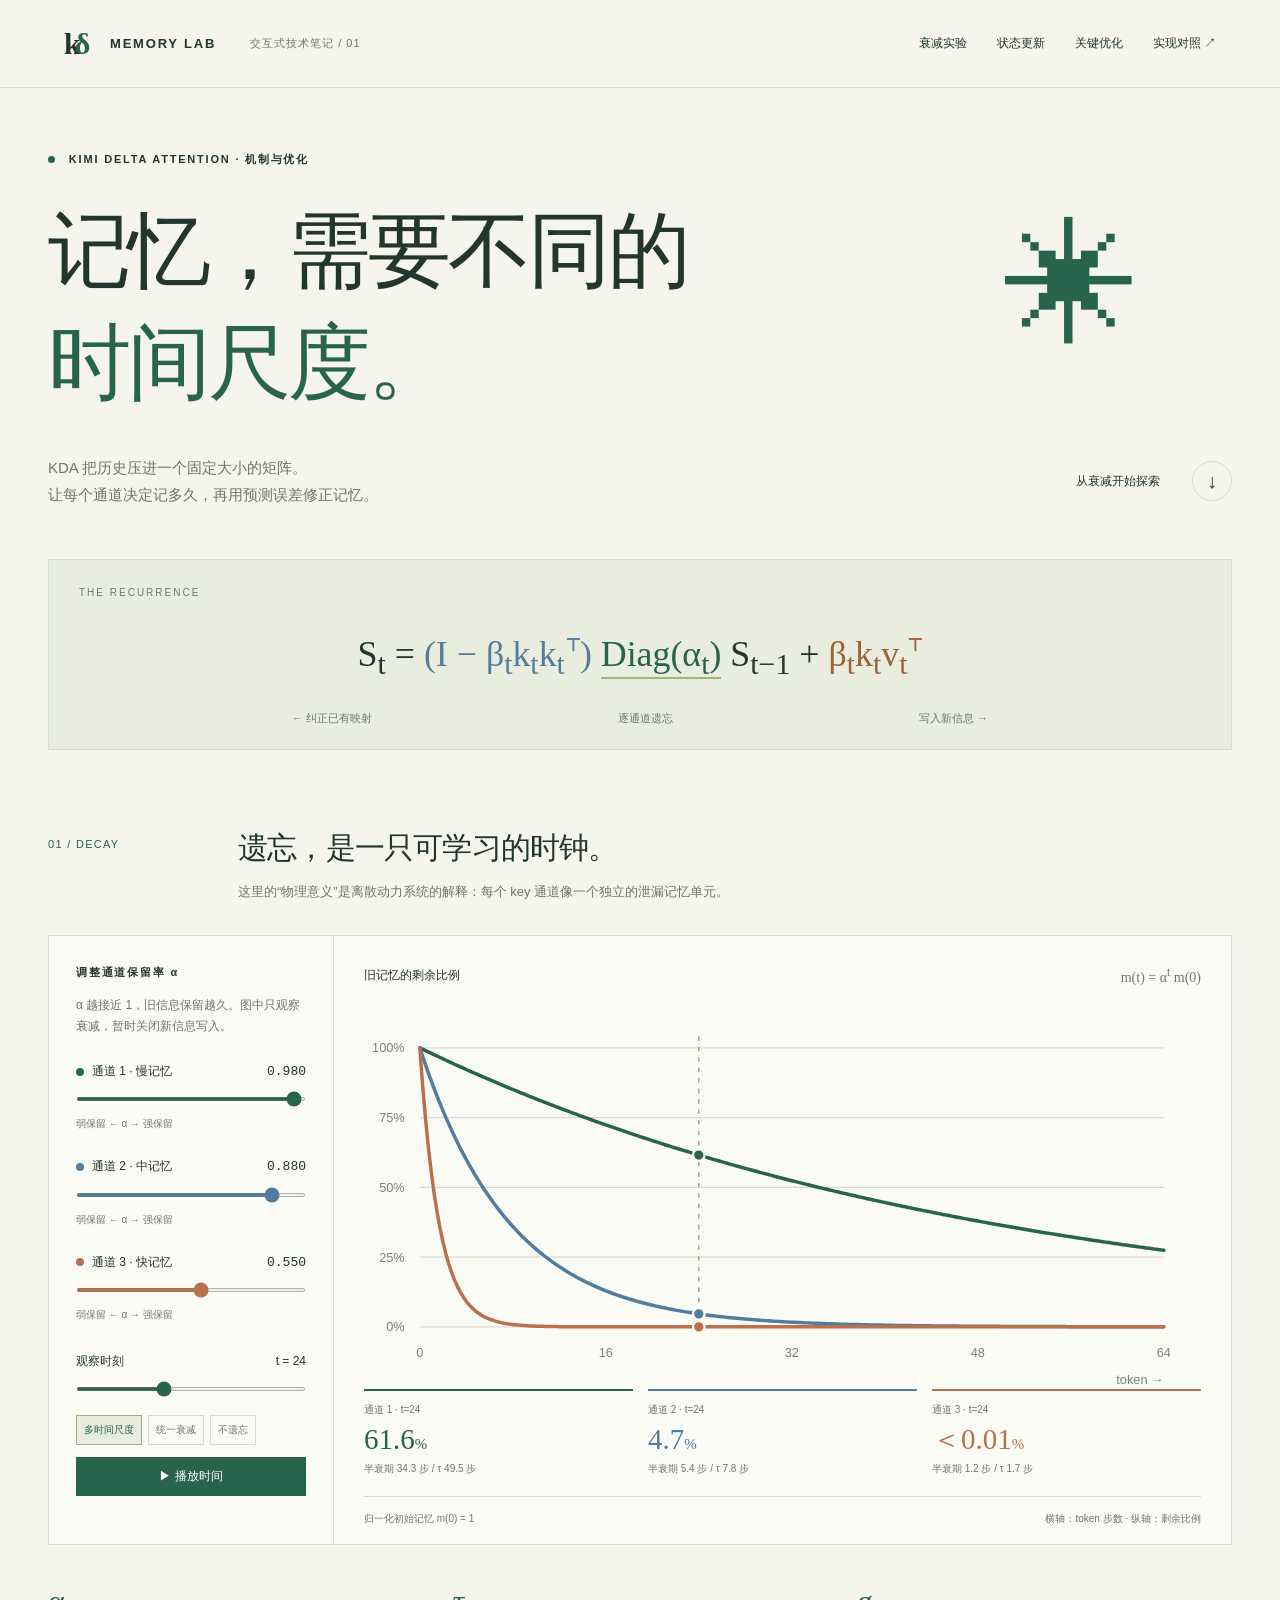
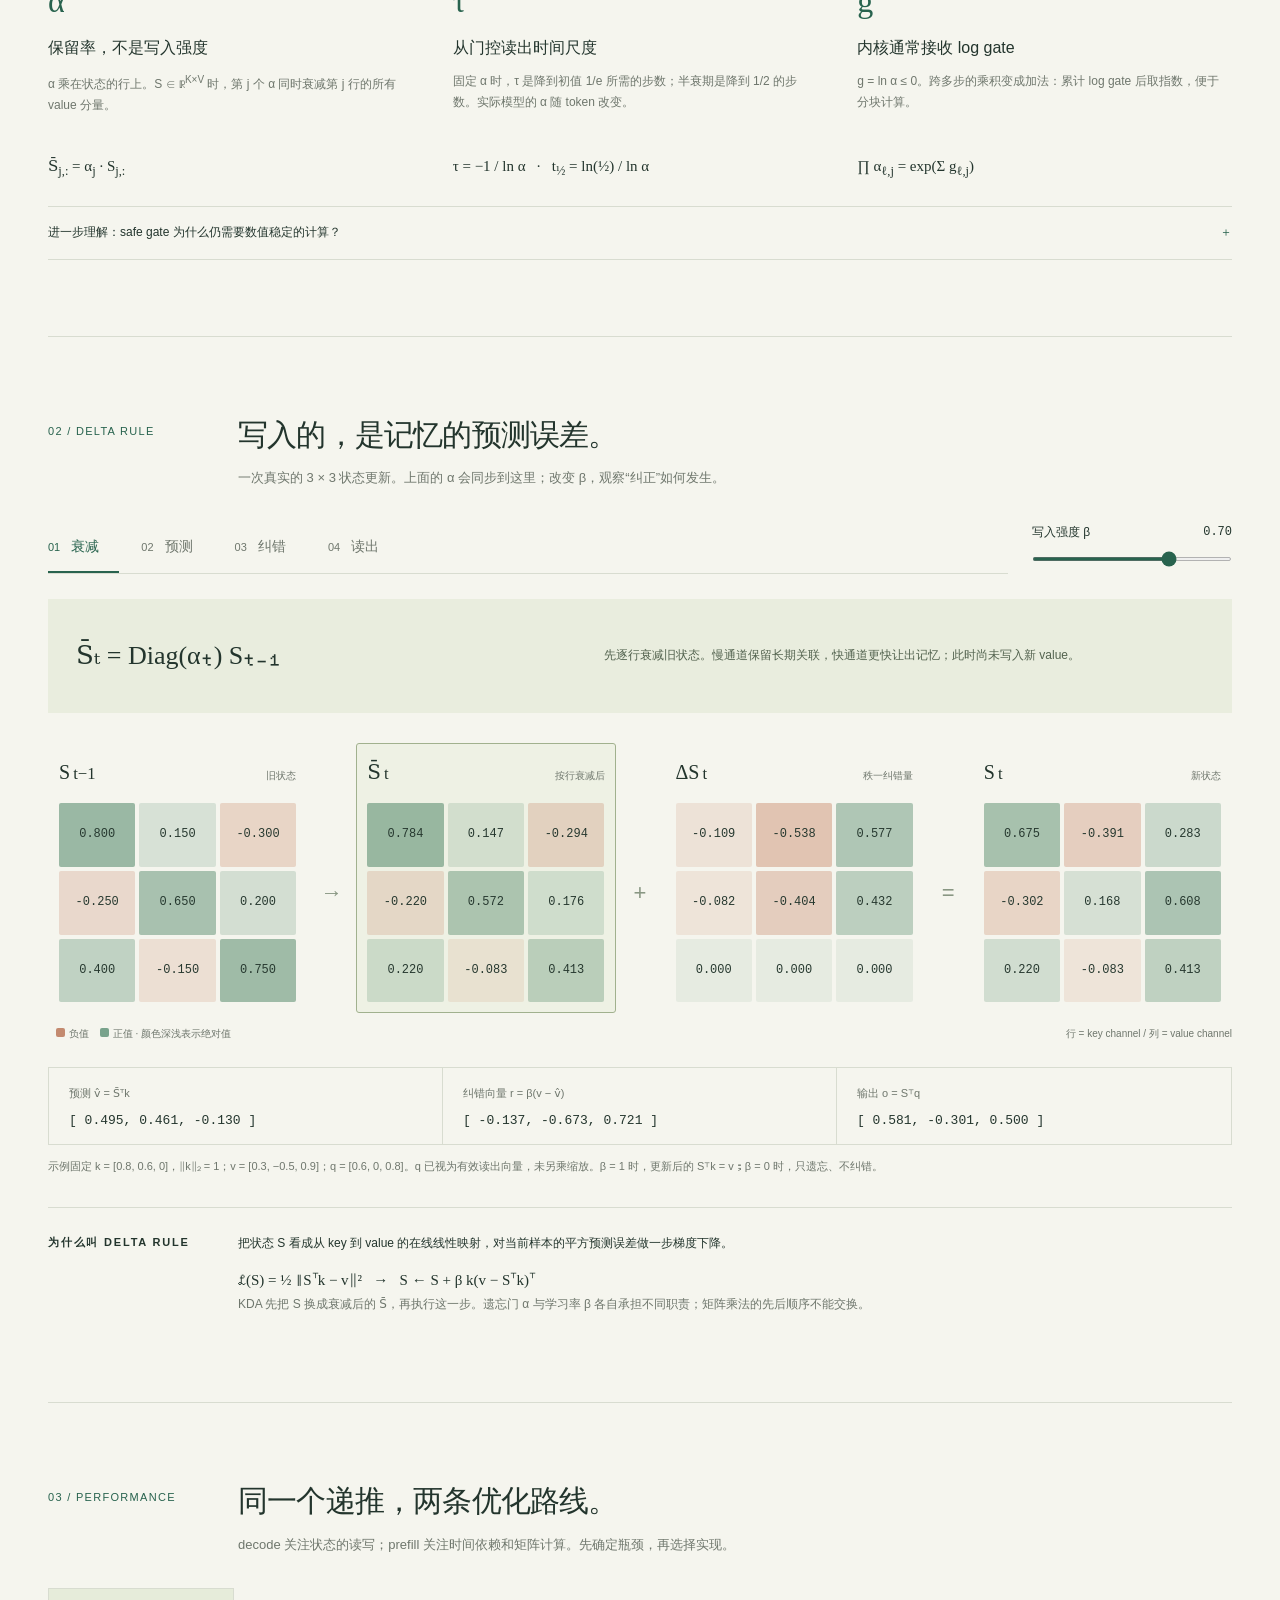
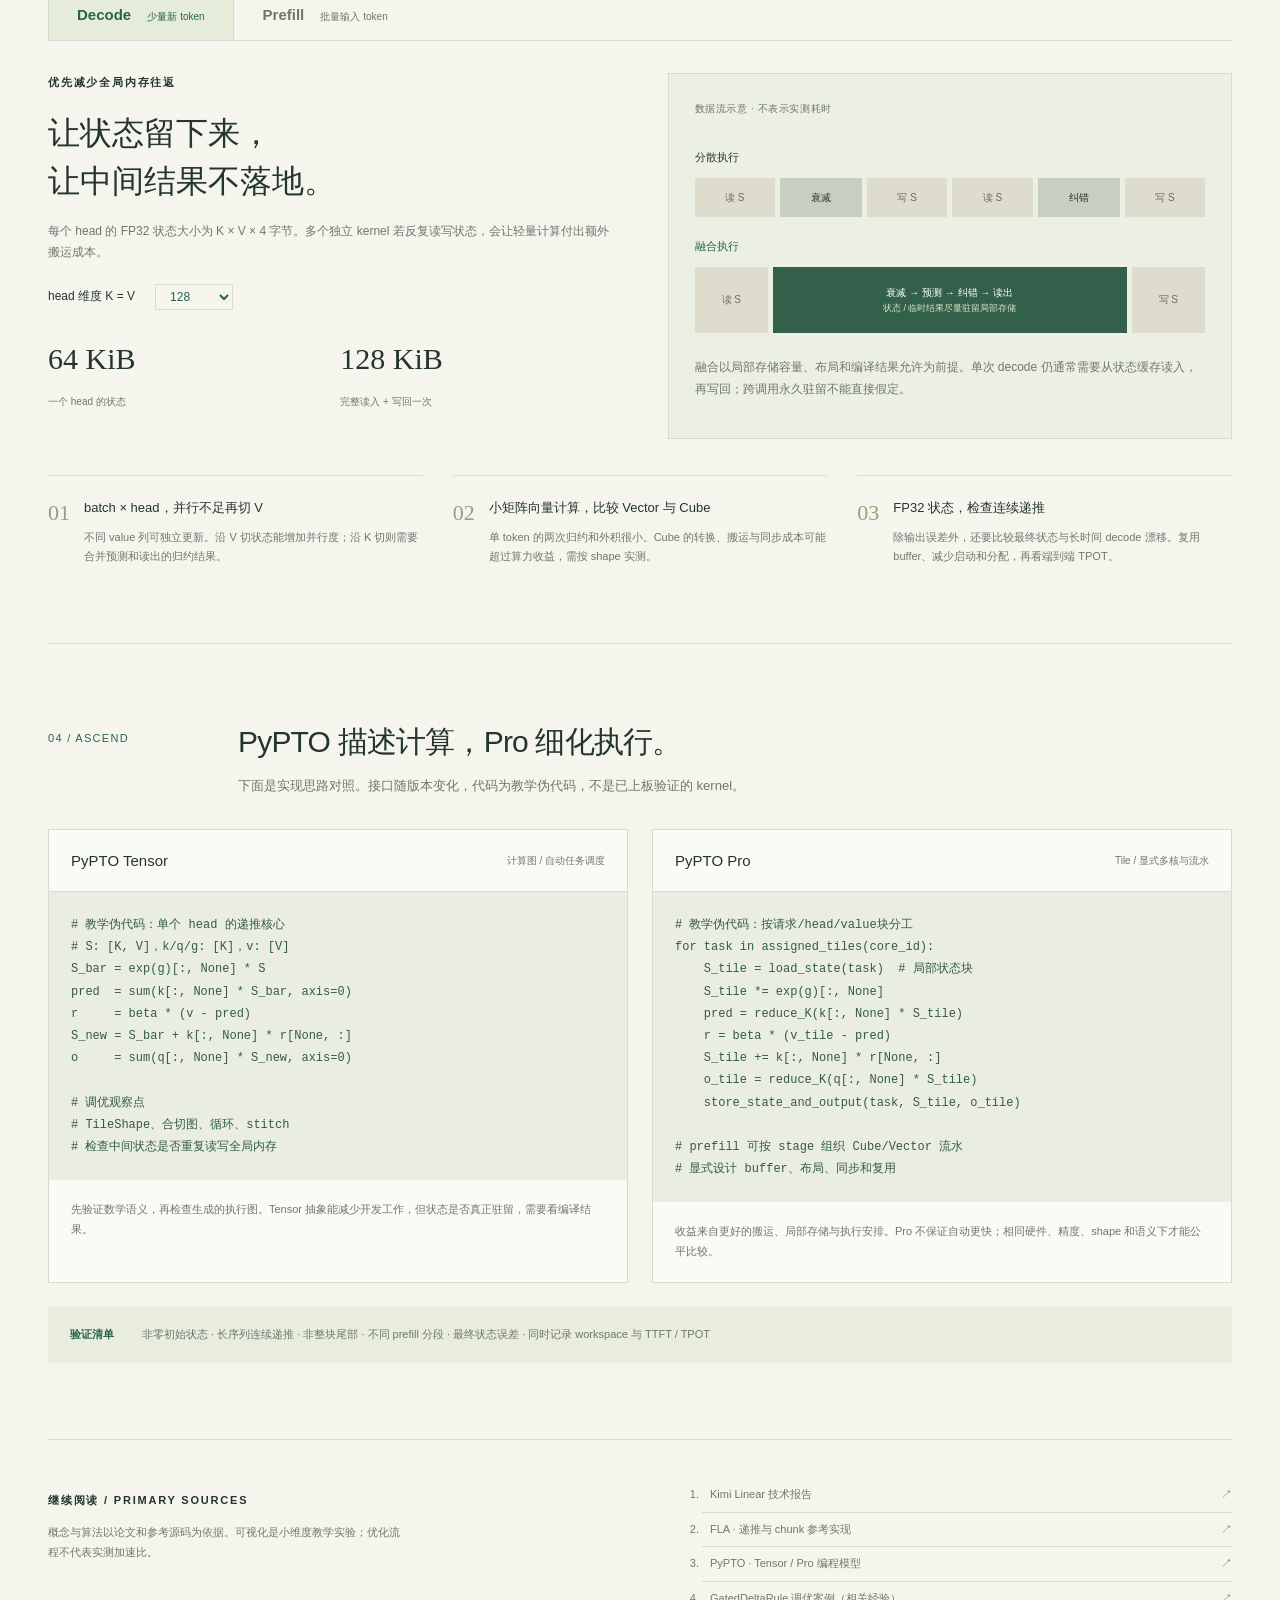
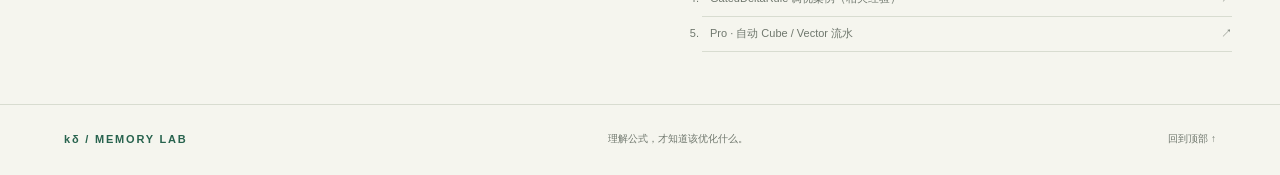
==== index.html @ cb6c49e2 "Add interactive KDA explainer and GitHub Pages deployment" ====
<!doctype html>
<html lang="zh-CN">
<head><meta charset="utf-8"><meta name="viewport" content="width=device-width,initial-scale=1"><meta name="theme-color" content="#f5f5ee"><meta name="description" content="从通道衰减到 Delta Rule，用可交互实验理解 Kimi Delta Attention 的公式意义与 NPU 优化。"><title>KDA · 记忆的时间尺度</title><link rel="stylesheet" href="style.css"></head>
<body>
<header><a class="brand" href="#"><span class="mark">k<span>δ</span></span> MEMORY LAB <small>交互式技术笔记 / 01</small></a><nav aria-label="页面导航"><a href="#decay">衰减实验</a><a href="#delta">状态更新</a><a href="#performance">关键优化</a><a href="#implementation">实现对照 ↗</a></nav></header>
<main>
<section class="hero"><div class="eyebrow"><span class="dot"></span> KIMI DELTA ATTENTION · 机制与优化</div><h1>记忆，需要不同的<br><em>时间尺度。</em><span class="title-star">✳</span></h1><div class="hero-bottom"><p>KDA 把历史压进一个固定大小的矩阵。<br>让每个通道决定记多久，再用预测误差修正记忆。</p><a class="round-link" href="#decay">从衰减开始探索 <span>↓</span></a></div><div class="master-equation" aria-label="KDA主公式"><span class="eq-label">THE RECURRENCE</span><div>S<sub>t</sub> = <span class="eq-correct">(I − β<sub>t</sub>k<sub>t</sub>k<sub>t</sub><sup>⊤</sup>)</span> <span class="eq-decay">Diag(α<sub>t</sub>)</span> S<sub>t−1</sub> + <span class="eq-write">β<sub>t</sub>k<sub>t</sub>v<sub>t</sub><sup>⊤</sup></span></div><div class="eq-legend"><span>← 纠正已有映射</span><span>逐通道遗忘</span><span>写入新信息 →</span></div></div></section>

<section id="decay" class="chapter"><div class="chapter-head"><span class="chapter-no">01 / DECAY</span><div><h2>遗忘，是一只可学习的时钟。</h2><p>这里的“物理意义”是离散动力系统的解释：每个 key 通道像一个独立的泄漏记忆单元。</p></div></div>
<div class="lab-grid"><aside class="controls"><div class="mini-label">调整通道保留率 α</div><p class="muted">α 越接近 1，旧信息保留越久。图中只观察衰减，暂时关闭新信息写入。</p><div id="decay-controls"></div><label class="time-label" for="time">观察时刻 <strong>t = <output id="time-value">24</output></strong></label><input id="time" type="range" min="0" max="64" value="24"><div class="preset-row"><button data-preset="mixed" class="selected">多时间尺度</button><button data-preset="shared">统一衰减</button><button data-preset="hold">不遗忘</button></div><button id="play" class="play-btn">▶ 播放时间</button></aside><div class="plot-panel"><div class="panel-title"><span>旧记忆的剩余比例</span><span class="badge">m(t) = α<sup>t</sup> m(0)</span></div><svg id="decay-plot" viewBox="0 0 720 330" role="img" aria-label="三个通道的指数衰减曲线"></svg><div id="decay-stats" class="decay-stats" aria-live="polite"></div><div class="plot-foot">归一化初始记忆 m(0) = 1 <span>横轴：token 步数 · 纵轴：剩余比例</span></div></div></div>
<div class="interpret-grid"><article><span class="number">α</span><h3>保留率，不是写入强度</h3><p>α 乘在状态的行上。S ∈ ℝ<sup>K×V</sup> 时，第 j 个 α 同时衰减第 j 行的所有 value 分量。</p><div class="small-formula">S̄<sub>j,:</sub> = α<sub>j</sub> · S<sub>j,:</sub></div></article><article><span class="number">τ</span><h3>从门控读出时间尺度</h3><p>固定 α 时，τ 是降到初值 1/e 所需的步数；半衰期是降到 1/2 的步数。实际模型的 α 随 token 改变。</p><div class="small-formula">τ = −1 / ln α &nbsp; · &nbsp; t<sub>½</sub> = ln(½) / ln α</div></article><article><span class="number">g</span><h3>内核通常接收 log gate</h3><p>g = ln α ≤ 0。跨多步的乘积变成加法：累计 log gate 后取指数，便于分块计算。</p><div class="small-formula">∏ α<sub>ℓ,j</sub> = exp(Σ g<sub>ℓ,j</sub>)</div></article></div>
<details class="note"><summary>进一步理解：safe gate 为什么仍需要数值稳定的计算？ <span>＋</span></summary><div><p>一种有下界的门控写法是 g = −c · sigmoid(exp(A_log) · (x + b))，因此 g ∈ (−c, 0)，α ∈ (exp(−c), 1)。它限制单步遗忘的强度，但累计 G 仍可能很负。</p><p>计算 exp(Gᵢ − Gⱼ) 时，不能随意拆成 exp(Gᵢ) · exp(−Gⱼ)：后者可能产生溢出或下溢的中间值。稳定分块、精度与门控范围必须一起设计。这里的滑块直接控制 α，不模拟门控投影网络。</p></div></details></section>

<section id="delta" class="chapter"><div class="chapter-head"><span class="chapter-no">02 / DELTA RULE</span><div><h2>写入的，是记忆的预测误差。</h2><p>一次真实的 3 × 3 状态更新。上面的 α 会同步到这里；改变 β，观察“纠正”如何发生。</p></div></div><div class="delta-top"><div class="steps" role="group" aria-label="选择状态更新步骤"><button data-step="0" class="active">01 <span>衰减</span></button><button data-step="1">02 <span>预测</span></button><button data-step="2">03 <span>纠错</span></button><button data-step="3">04 <span>读出</span></button></div><label for="beta">写入强度 β <output id="beta-value">0.70</output><input id="beta" type="range" min="0" max="1" step="0.01" value="0.7"></label></div>
<div class="step-explain"><div id="step-equation" class="step-equation"></div><p id="step-text"></p></div><div class="matrix-flow"><div class="matrix-block" id="block-before"><div class="matrix-name">S<sub>t−1</sub><span>旧状态</span></div><div class="matrix" id="matrix-before"></div></div><span class="flow-arrow">→</span><div class="matrix-block" id="block-decayed"><div class="matrix-name">S̄<sub>t</sub><span>按行衰减后</span></div><div class="matrix" id="matrix-decayed"></div></div><span class="flow-arrow">+</span><div class="matrix-block" id="block-change"><div class="matrix-name">ΔS<sub>t</sub><span>秩一纠错量</span></div><div class="matrix" id="matrix-change"></div></div><span class="flow-arrow">=</span><div class="matrix-block" id="block-after"><div class="matrix-name">S<sub>t</sub><span>新状态</span></div><div class="matrix" id="matrix-after"></div></div></div><div class="matrix-caption"><span><i class="neg"></i>负值 <i class="pos"></i>正值 · 颜色深浅表示绝对值</span><span>行 = key channel / 列 = value channel</span></div><div class="vector-results" id="vector-results" aria-live="polite"></div><p class="subtle">示例固定 k = [0.8, 0.6, 0]，‖k‖₂ = 1；v = [0.3, −0.5, 0.9]；q = [0.6, 0, 0.8]。q 已视为有效读出向量，未另乘缩放。β = 1 时，更新后的 Sᵀk = v；β = 0 时，只遗忘、不纠错。</p>
<div class="derivation"><span class="mini-label">为什么叫 DELTA RULE</span><div><p>把状态 S 看成从 key 到 value 的在线线性映射，对当前样本的平方预测误差做一步梯度下降。</p><div class="small-formula">ℒ(S) = ½ ‖S<sup>⊤</sup>k − v‖² &nbsp; → &nbsp; S ← S + β k(v − S<sup>⊤</sup>k)<sup>⊤</sup></div><p class="muted">KDA 先把 S 换成衰减后的 S̄，再执行这一步。遗忘门 α 与学习率 β 各自承担不同职责；矩阵乘法的先后顺序不能交换。</p></div></div></section>

<section id="performance" class="chapter performance"><div class="chapter-head"><span class="chapter-no">03 / PERFORMANCE</span><div><h2>同一个递推，两条优化路线。</h2><p>decode 关注状态的读写；prefill 关注时间依赖和矩阵计算。先确定瓶颈，再选择实现。</p></div></div><div class="mode-tabs" role="tablist" aria-label="性能场景"><button id="tab-decode" role="tab" aria-selected="true" aria-controls="panel-decode" data-mode="decode" class="active">Decode <span>少量新 token</span></button><button id="tab-prefill" role="tab" aria-selected="false" aria-controls="panel-prefill" data-mode="prefill">Prefill <span>批量输入 token</span></button></div>
<div id="panel-decode" role="tabpanel" aria-labelledby="tab-decode"><div class="perf-layout"><div><div class="mini-label">优先减少全局内存往返</div><h3 class="big-copy">让状态留下来，<br>让中间结果不落地。</h3><p>每个 head 的 FP32 状态大小为 K × V × 4 字节。多个独立 kernel 若反复读写状态，会让轻量计算付出额外搬运成本。</p><label class="dimension-label" for="dimension">head 维度 K = V <select id="dimension"><option value="64">64</option><option value="128" selected>128</option><option value="256">256</option></select></label><div class="memory-stats"><div><strong id="state-size">64 KiB</strong><span>一个 head 的状态</span></div><div><strong id="traffic-size">128 KiB</strong><span>完整读入 + 写回一次</span></div></div></div><div class="schedule"><div class="schedule-label">数据流示意 · 不表示实测耗时</div><div class="lane-title">分散执行</div><div class="pipeline scattered"><span>读 S</span><b>衰减</b><span>写 S</span><span>读 S</span><b>纠错</b><span>写 S</span></div><div class="lane-title green">融合执行</div><div class="pipeline fused"><span>读 S</span><b>衰减 → 预测 → 纠错 → 读出<br><small>状态 / 临时结果尽量驻留局部存储</small></b><span>写 S</span></div><p>融合以局部存储容量、布局和编译结果允许为前提。单次 decode 仍通常需要从状态缓存读入，再写回；跨调用永久驻留不能直接假定。</p></div></div><div class="opt-list"><article><b>01</b><div><h3>batch × head，并行不足再切 V</h3><p>不同 value 列可独立更新。沿 V 切状态能增加并行度；沿 K 切则需要合并预测和读出的归约结果。</p></div></article><article><b>02</b><div><h3>小矩阵向量计算，比较 Vector 与 Cube</h3><p>单 token 的两次归约和外积很小。Cube 的转换、搬运与同步成本可能超过算力收益，需按 shape 实测。</p></div></article><article><b>03</b><div><h3>FP32 状态，检查连续递推</h3><p>除输出误差外，还要比较最终状态与长时间 decode 漂移。复用 buffer、减少启动和分配，再看端到端 TPOT。</p></div></article></div></div>
<div id="panel-prefill" role="tabpanel" aria-labelledby="tab-prefill" hidden><div class="perf-layout"><div><div class="mini-label">把 token 依赖压进 chunk</div><h3 class="big-copy">块内做矩阵，<br>块间传状态。</h3><p>对一个 chunk，先并行计算门控交互与三角变换，再用进入状态 S₀ 得到纠错量 R。标准 chunk 执行的跨块状态链仍然存在。</p><div class="chunk-control"><label for="chunk">chunk 大小 C <output id="chunk-value">64</output></label><input type="range" id="chunk" min="0" max="3" value="1" step="1"><div class="chunk-ticks"><span>32</span><span>64</span><span>128</span><span>256</span></div></div><div class="memory-stats"><div><strong id="chunk-count">64</strong><span>T = 4096 时的 chunk 数</span></div><div><strong id="interaction-count">4,096</strong><span>单个 C × C 交互矩阵元素</span></div></div></div><div class="chunk-math"><div class="schedule-label">等价变换 · 精确算术下成立</div><div class="math-line"><span>预计算</span>U = (I + L)<sup>−1</sup> BV<br>W = (I + L)<sup>−1</sup> BK<sub>+</sub></div><div class="math-line"><span>状态相关</span>R = U − WS₀</div><div class="math-line"><span>输出</span>O = Q<sub>+</sub>S₀ + PR</div><div class="math-line"><span>状态传递</span>S<sub>C</sub> = D<sub>C</sub>S₀ + K<sub>end</sub><sup>⊤</sup>R</div><p>实现时用专用三角求解或分块变换，不必构造通用逆矩阵。</p></div></div><details class="note"><summary>展开符号：L、P 和累计衰减怎么定义？ <span>＋</span></summary><div class="formula-details"><p>Gᵢ = Σ<sub>ℓ≤i</sub> gℓ，B = Diag(β)。所有下标都在当前 chunk 内。</p><p>Lᵢⱼ = βᵢ kᵢᵀ Diag(exp(Gᵢ − Gⱼ)) kⱼ，j &lt; i；其他元素为 0。</p><p>Pᵢⱼ = qᵢᵀ Diag(exp(Gᵢ − Gⱼ)) kⱼ，j ≤ i；其他元素为 0。</p><p>K₊、Q₊ 的第 i 行分别为 (exp(Gᵢ) ⊙ kᵢ)ᵀ、(exp(Gᵢ) ⊙ qᵢ)ᵀ。K_end 的第 j 行为 (exp(G_C − Gⱼ) ⊙ kⱼ)ᵀ；D_C = Diag(exp(G_C))。</p></div></details><div class="opt-list"><article><b>01</b><div><h3>分离独立预计算与状态链</h3><p>块内门控、交互、三角变换不依赖 S₀，尽量跨 chunk 并行；不要把所有工作放进串行循环。</p></div></article><article><b>02</b><div><h3>chunk 大小是取舍，不是越大越好</h3><p>较大 C 缩短状态链，但增加块内 C² 交互、临时存储和三角处理成本。这里的计数是工作量示意，不预测性能。</p></div></article><article><b>03</b><div><h3>分块三角算法与 CV 流水</h3><p>小对角块求解结合较大矩阵乘；减少重复拷入拷出，让不同 chunk 的 Vector 预处理与 Cube 计算重叠。</p></div></article></div></div></section>

<section id="implementation" class="chapter"><div class="chapter-head"><span class="chapter-no">04 / ASCEND</span><div><h2>PyPTO 描述计算，Pro 细化执行。</h2><p>下面是实现思路对照。接口随版本变化，代码为教学伪代码，不是已上板验证的 kernel。</p></div></div><div class="code-comparison"><article><div class="code-title"><h3>PyPTO Tensor</h3><span>计算图 / 自动任务调度</span></div><pre><code># 教学伪代码：单个 head 的递推核心
# S: [K, V]，k/q/g: [K]，v: [V]
S_bar = exp(g)[:, None] * S
pred  = sum(k[:, None] * S_bar, axis=0)
r     = beta * (v - pred)
S_new = S_bar + k[:, None] * r[None, :]
o     = sum(q[:, None] * S_new, axis=0)

# 调优观察点
# TileShape、合切图、循环、stitch
# 检查中间状态是否重复读写全局内存</code></pre><p>先验证数学语义，再检查生成的执行图。Tensor 抽象能减少开发工作，但状态是否真正驻留，需要看编译结果。</p></article><article><div class="code-title"><h3>PyPTO Pro</h3><span>Tile / 显式多核与流水</span></div><pre><code># 教学伪代码：按请求/head/value块分工
for task in assigned_tiles(core_id):
    S_tile = load_state(task)  # 局部状态块
    S_tile *= exp(g)[:, None]
    pred = reduce_K(k[:, None] * S_tile)
    r = beta * (v_tile - pred)
    S_tile += k[:, None] * r[None, :]
    o_tile = reduce_K(q[:, None] * S_tile)
    store_state_and_output(task, S_tile, o_tile)

# prefill 可按 stage 组织 Cube/Vector 流水
# 显式设计 buffer、布局、同步和复用</code></pre><p>收益来自更好的搬运、局部存储与执行安排。Pro 不保证自动更快；相同硬件、精度、shape 和语义下才能公平比较。</p></article></div><div class="verification"><span>验证清单</span><p>非零初始状态 · 长序列连续递推 · 非整块尾部 · 不同 prefill 分段 · 最终状态误差 · 同时记录 workspace 与 TTFT / TPOT</p></div></section>
<section class="sources"><div><span class="mini-label">继续阅读 / PRIMARY SOURCES</span><p>概念与算法以论文和参考源码为依据。可视化是小维度教学实验；优化流程不代表实测加速比。</p></div><ol><li><a href="https://arxiv.org/abs/2510.26692" target="_blank" rel="noopener">Kimi Linear 技术报告 <span>↗</span></a></li><li><a href="https://github.com/fla-org/flash-linear-attention/blob/main/fla/ops/kda/naive.py" target="_blank" rel="noopener">FLA · 递推与 chunk 参考实现 <span>↗</span></a></li><li><a href="https://pypto.gitcode.com/guide/introduction.html" target="_blank" rel="noopener">PyPTO · Tensor / Pro 编程模型 <span>↗</span></a></li><li><a href="https://pypto.gitcode.com/guide/programming_guide/tensor/debug/performance_case_GDR.html" target="_blank" rel="noopener">GatedDeltaRule 调优案例（相关经验） <span>↗</span></a></li><li><a href="https://pypto.gitcode.com/guide/programming_guide/pro/advanced_programming/auto_parallel_pipeline.html" target="_blank" rel="noopener">Pro · 自动 Cube / Vector 流水 <span>↗</span></a></li></ol></section>
</main><footer><a class="brand" href="#">kδ / MEMORY LAB</a><span>理解公式，才知道该优化什么。</span><a href="#">回到顶部 ↑</a></footer><script src="app.js"></script>
</body></html>
---- style.css ----
:root{--bg:#f5f5ee;--ink:#23352d;--muted:#6f776d;--green:#28634e;--lime:#d3e799;--line:#d8dcd0;--blue:#527d9e;--orange:#ba704b}*{box-sizing:border-box}html{scroll-behavior:smooth;scroll-padding-top:80px}body{margin:0;background:var(--bg);color:var(--ink);font-family:Arial,"Microsoft YaHei","PingFang SC",sans-serif;font-size:15px;line-height:1.8}a{color:inherit;text-decoration:none}button,input,select{font:inherit}button{cursor:pointer}button,a,input,select,summary{-webkit-tap-highlight-color:transparent}button:focus-visible,a:focus-visible,input:focus-visible,select:focus-visible,summary:focus-visible{outline:3px solid var(--orange);outline-offset:5px}header{height:88px;padding:0 5%;border-bottom:1px solid var(--line);display:flex;align-items:center;justify-content:space-between}.brand{font-size:13px;letter-spacing:1.8px;font-weight:bold;display:flex;align-items:center;gap:12px}.brand small{font-weight:normal;color:var(--muted);letter-spacing:1px;margin-left:22px;font-size:11px}.mark{font-family:Georgia,serif;font-size:30px;letter-spacing:-6px;width:34px}.mark span{color:var(--green)}nav{display:flex;gap:30px;font-size:12px}nav a:hover{color:var(--orange)}main{max-width:1280px;margin:auto;padding:0 48px}.hero{padding:62px 0 0}.eyebrow,.mini-label{font-size:11px;letter-spacing:1.8px;font-weight:bold}.dot{display:inline-block;width:7px;height:7px;background:var(--green);border-radius:50%;margin-right:9px}h1{position:relative;font-family:Georgia,"Songti SC",SimSun,serif;font-size:clamp(50px,6.5vw,84px);font-weight:normal;line-height:1.35;letter-spacing:-3px;margin:25px 0 20px}h1 em{color:var(--green);font-style:normal}.title-star{position:absolute;right:8%;top:12%;font-family:Georgia,serif;font-size:135px;font-weight:normal;line-height:1;color:var(--green)}.hero-bottom{display:flex;align-items:center;justify-content:space-between;margin:0 0 36px}.hero-bottom p{color:var(--muted);font-size:15px}.round-link{display:flex;gap:32px;align-items:center;font-size:12px}.round-link span{display:grid;place-items:center;width:40px;height:40px;border:1px solid var(--line);border-radius:50%;font-size:20px}.round-link:hover span{background:var(--lime)}.master-equation{background:#e9edde;padding:24px 30px 20px;border:1px solid #d5ddc8}.eq-label{display:block;font-size:10px;letter-spacing:2px;color:var(--muted);margin-bottom:14px}.master-equation>div:first-of-type{font-family:Georgia,"Times New Roman",serif;font-size:clamp(19px,2.8vw,36px);text-align:center;white-space:nowrap;overflow:auto;padding-bottom:6px}.eq-correct{color:var(--blue)}.eq-decay{color:var(--green);border-bottom:2px solid #9ab778;padding-bottom:3px}.eq-write{color:#9e623b}.eq-legend{display:flex;justify-content:space-around;color:var(--muted);font-size:11px;margin:12px 8% 0}.chapter{padding:76px 0;border-bottom:1px solid var(--line)}.chapter-head{display:grid;grid-template-columns:170px 1fr;gap:20px;margin-bottom:32px}.chapter-no{font-size:11px;letter-spacing:1.3px;padding-top:9px;color:var(--green)}h2{font-size:30px;font-weight:500;letter-spacing:-.8px;line-height:1.45;margin:0 0 10px}.chapter-head p{margin:0;color:var(--muted);font-size:13px}.lab-grid{display:grid;grid-template-columns:285px 1fr;border:1px solid var(--line);background:#fafbf5}.controls{padding:27px;border-right:1px solid var(--line)}.muted{color:var(--muted);font-size:12px}.channel-control{margin:22px 0}.channel-title{display:flex;justify-content:space-between;align-items:center;font-size:12px}.channel-title span{display:flex;align-items:center;gap:8px}.channel-title i{display:inline-block;width:8px;height:8px;border-radius:50%}.channel-title output{font-family:Consolas,monospace;font-size:13px}.channel-hint{font-size:10px;color:var(--muted)}input[type=range]{width:100%;accent-color:var(--green);height:4px;cursor:pointer;display:block;margin:14px 0}.time-label{display:flex;justify-content:space-between;font-size:12px;margin-top:27px}.time-label strong{font-weight:normal}.preset-row{display:flex;gap:6px;margin-top:24px;flex-wrap:wrap}.preset-row button{border:1px solid var(--line);background:transparent;font-size:10px;padding:5px 7px;color:var(--muted)}.preset-row button.selected{background:#e7edda;border-color:#9daf8e;color:var(--green)}.play-btn{width:100%;border:1px solid var(--green);background:var(--green);color:white;font-size:12px;padding:8px;margin-top:12px}.play-btn:hover{background:#194b38}.plot-panel{padding:26px 30px 16px;min-width:0}.panel-title{display:flex;justify-content:space-between;gap:10px;align-items:center;font-size:12px}.badge{font-family:Georgia,serif;font-size:14px;color:var(--muted)}#decay-plot{width:100%;height:auto;display:block;margin:16px 0 0;overflow:visible}.decay-stats{display:grid;grid-template-columns:repeat(3,1fr);gap:15px}.stat{border-top:2px solid var(--line);padding-top:10px}.stat-name{font-size:10px;color:var(--muted)}.stat strong{font-family:Georgia,serif;font-size:29px;font-weight:normal;display:block;line-height:1.4}.stat small{display:block;font-size:10px;color:var(--muted)}.plot-foot{display:flex;justify-content:space-between;gap:10px;font-size:10px;color:var(--muted);border-top:1px solid var(--line);margin-top:18px;padding-top:13px}.interpret-grid{display:grid;grid-template-columns:repeat(3,1fr);gap:30px;margin:34px 0 24px}.interpret-grid article{padding:0 10px 0 0}.number{display:block;font-family:Georgia,serif;font-size:32px;color:var(--green);line-height:1.4}h3{font-weight:500;font-size:16px;margin:10px 0 8px}.interpret-grid p{font-size:12px;color:var(--muted);margin:0 0 15px;min-height:67px}.small-formula{font-family:Georgia,"Microsoft YaHei",serif;font-size:15px;line-height:1.8}.note{border-top:1px solid var(--line);border-bottom:1px solid var(--line);font-size:12px;margin-top:24px}.note summary{cursor:pointer;list-style:none;padding:15px 0;display:flex;justify-content:space-between;gap:12px}.note summary::-webkit-details-marker{display:none}.note summary span{color:var(--green)}.note[open] summary span{transform:rotate(45deg)}.note>div{padding:0 20px 15px;color:var(--muted)}.delta-top{display:flex;align-items:center;justify-content:space-between;gap:24px}.steps{display:flex;border-bottom:1px solid var(--line);flex:1}.steps button{background:none;border:0;border-bottom:2px solid transparent;color:var(--muted);padding:12px 20px 12px 0;margin-right:22px;font-size:11px}.steps button span{font-size:14px;margin-left:8px}.steps button.active{color:var(--green);border-bottom-color:var(--green)}.delta-top>label{font-size:12px;width:200px}.delta-top output{float:right;font-family:Consolas,monospace}.step-explain{display:grid;grid-template-columns:1fr 1.2fr;gap:28px;background:#e9edde;padding:22px 28px;margin:24px 0 30px;align-items:center;min-height:114px}.step-equation{font-size:26px;font-family:Georgia,serif}.step-explain p{font-size:12px;margin:0;color:#53634f}.matrix-flow{display:grid;grid-template-columns:1fr 25px 1fr 25px 1fr 25px 1fr;align-items:center;gap:12px}.matrix-name{font-family:Georgia,serif;font-size:20px;display:flex;align-items:baseline;gap:3px;margin-bottom:13px}.matrix-name span{font-size:10px;font-family:Arial,"Microsoft YaHei",sans-serif;margin-left:auto;color:var(--muted)}.matrix{display:grid;grid-template-columns:repeat(3,1fr);gap:4px}.cell{aspect-ratio:1.2;display:grid;place-items:center;font-family:Consolas,monospace;font-size:12px;border-radius:2px;color:#26382f}.flow-arrow{text-align:center;font-size:22px;color:#899783;padding-top:30px}.matrix-block{padding:10px;border:1px solid transparent;border-radius:3px;transition:border-color .2s,background .2s}.matrix-block.focused{border-color:#a1b18e;background:#eef1e4}.matrix-caption{display:flex;justify-content:space-between;margin-top:12px;color:var(--muted);font-size:10px}.matrix-caption i{display:inline-block;width:9px;height:9px;border-radius:2px;margin:0 4px 0 8px}.neg{background:#c38a6f}.pos{background:#78a28b}.vector-results{display:grid;grid-template-columns:repeat(3,1fr);border:1px solid var(--line);margin-top:24px}.vector-result{padding:16px 20px;border-right:1px solid var(--line)}.vector-result:last-child{border-right:0}.vector-result span{font-size:11px;color:var(--muted);display:block}.vector-result strong{font:13px Consolas,monospace;display:block;margin-top:9px;white-space:nowrap}.subtle{font-size:11px;color:var(--muted);line-height:1.9}.derivation{display:grid;grid-template-columns:170px 1fr;gap:20px;border-top:1px solid var(--line);margin-top:30px;padding-top:25px}.derivation p{font-size:12px;margin:0 0 10px}.mode-tabs{display:flex;gap:0;border-bottom:1px solid var(--line);margin-bottom:32px}.mode-tabs button{padding:12px 28px;border:1px solid transparent;border-bottom:0;background:none;color:var(--muted);font-weight:bold;font-size:15px}.mode-tabs button span{font-size:10px;font-weight:normal;margin-left:12px}.mode-tabs button.active{background:#e6ecda;border-color:var(--line);color:var(--green)}[hidden]{display:none!important}.perf-layout{display:grid;grid-template-columns:1fr 1fr;gap:55px}.big-copy{font-family:Georgia,"Songti SC",SimSun,serif;font-size:32px;line-height:1.5;margin:16px 0}.perf-layout p{font-size:12px;color:var(--muted)}.dimension-label{font-size:12px;display:flex;align-items:center;gap:20px;margin-top:20px}select{border:1px solid var(--line);padding:4px 25px 4px 10px;background:transparent;color:var(--green)}.memory-stats{display:grid;grid-template-columns:1fr 1fr;gap:20px;margin-top:22px}.memory-stats strong{display:block;font-family:Georgia,serif;font-size:30px;font-weight:normal}.memory-stats span{font-size:10px;color:var(--muted)}.schedule{padding:26px;background:#ecefe4;border:1px solid var(--line)}.schedule-label{font-size:10px;color:var(--muted);letter-spacing:.6px;margin-bottom:30px}.lane-title{font-size:11px;margin:20px 0 10px}.green{color:var(--green)}.pipeline{display:flex;gap:5px;align-items:stretch;font-size:10px;line-height:1.5}.pipeline span{display:flex;align-items:center;text-align:center;justify-content:center;background:#dddccd;color:#686d60;flex:1;padding:12px 3px}.pipeline b{font-weight:normal;background:#c9cfc0;display:grid;place-items:center;flex:1;padding:12px 4px}.pipeline.fused b{background:#32604b;color:#fff;flex:5;display:block;text-align:center;padding:18px 8px}.pipeline.fused small{font-size:9px;color:#d7e6ca}.schedule>p{margin-top:24px}.opt-list{display:grid;grid-template-columns:repeat(3,1fr);gap:30px;margin-top:36px}.opt-list article{display:flex;gap:14px;border-top:1px solid var(--line);padding-top:17px}.opt-list article>b{font-family:Georgia,serif;font-size:22px;color:#90a27e;font-weight:normal}.opt-list h3{font-size:13px;margin:3px 0 8px}.opt-list p{font-size:11px;color:var(--muted);margin:0}.chunk-control{margin-top:20px;max-width:350px}.chunk-control label{font-size:12px;display:flex;justify-content:space-between}.chunk-ticks{display:flex;justify-content:space-between;font:10px Consolas,monospace;color:var(--muted)}.chunk-math{background:#e9edde;border:1px solid var(--line);padding:26px}.chunk-math .schedule-label{margin-bottom:15px}.math-line{font:19px/1.6 Georgia,serif;border-bottom:1px solid var(--line);padding:12px 0 12px 75px;position:relative}.math-line>span{font:10px Arial,"Microsoft YaHei",sans-serif;position:absolute;left:0;top:20px;color:var(--muted)}.formula-details p{overflow-wrap:anywhere}.code-comparison{display:grid;grid-template-columns:1fr 1fr;gap:24px}.code-comparison article{min-width:0;border:1px solid var(--line);background:#fafbf5}.code-title{display:flex;justify-content:space-between;align-items:center;padding:17px 22px;border-bottom:1px solid var(--line)}.code-title h3{margin:0;font-size:15px}.code-title span{font-size:10px;color:var(--muted)}pre{font:12px/1.85 Consolas,monospace;padding:22px;margin:0;background:#e9ede2;color:#355b48;overflow:auto}.code-comparison article>p{font-size:11px;color:var(--muted);padding:0 22px;margin:20px 0}.verification{display:flex;gap:28px;background:#e9edde;padding:18px 22px;margin-top:24px;font-size:11px;align-items:center}.verification span{white-space:nowrap;color:var(--green);font-weight:bold}.verification p{margin:0;color:var(--muted)}.sources{display:grid;grid-template-columns:1fr 1fr;gap:80px;padding:45px 0}.sources p{font-size:11px;color:var(--muted);max-width:360px}.sources ol{margin:0;padding-left:22px;font-size:11px;color:var(--muted)}.sources li{padding-left:8px;border-bottom:1px solid var(--line);margin-bottom:7px;padding-bottom:7px}.sources a{display:flex;justify-content:space-between;gap:10px}.sources a:hover{color:var(--green)}footer{margin:auto;border-top:1px solid var(--line);padding:25px 5%;display:flex;justify-content:space-between;font-size:10px;color:var(--muted)}footer .brand{font-size:11px;color:var(--green)}@media(min-width:1500px){main{max-width:1380px}.hero{padding-top:80px}.chapter{padding:90px 0}}@media(max-width:960px){header{padding:0 28px}.brand small{display:none}nav{gap:18px}main{padding:0 28px}.title-star{right:1%;font-size:100px}.chapter-head{grid-template-columns:130px 1fr}.lab-grid{grid-template-columns:240px 1fr}.controls{padding:20px}.plot-panel{padding:20px 18px}.interpret-grid{gap:20px}.perf-layout{gap:28px}.matrix-flow{gap:4px;grid-template-columns:1fr 16px 1fr 16px 1fr 16px 1fr}.matrix-block{padding:5px}.cell{font-size:10px}.vector-result{padding:14px 10px}.vector-result strong{font-size:11px}.step-equation{font-size:23px}.code-title{display:block}.code-title span{display:block}.derivation{grid-template-columns:130px 1fr}}@media(max-width:700px){header{height:70px;padding:0 20px}.brand{font-size:11px;gap:8px}nav{gap:15px}nav a{font-size:10px}nav a:last-child{display:none}main{padding:0 20px}.hero{padding-top:38px}.eyebrow{font-size:9px;letter-spacing:1px}h1{font-size:49px;letter-spacing:-2px}.title-star{right:0;top:30%;font-size:65px}.hero-bottom{align-items:flex-start}.hero-bottom p{font-size:12px}.round-link{font-size:10px;gap:8px;margin-top:10px}.round-link span{width:28px;height:28px;font-size:16px}.master-equation{padding:17px 12px}.master-equation>div:first-of-type{text-align:left;font-size:22px}.eq-legend{font-size:8px;margin:12px 0 0;gap:10px}.chapter{padding:48px 0}.chapter-head{display:block;margin-bottom:23px}.chapter-no{display:block;margin-bottom:15px;font-size:10px}h2{font-size:25px}.chapter-head p{font-size:12px}.lab-grid{grid-template-columns:1fr}.controls{border-right:0;border-bottom:1px solid var(--line);display:grid;grid-template-columns:1fr 1fr;gap:0 20px}.controls>.mini-label,.controls>.muted,#decay-controls{grid-column:1/-1}#decay-controls{display:grid;grid-template-columns:repeat(3,1fr);gap:15px}.channel-control{margin:10px 0}.channel-title{display:block;font-size:11px}.channel-title output{font-size:12px}.channel-hint{display:none}.time-label{grid-column:1/-1;margin-top:10px}#time{grid-column:1/-1}.preset-row{margin-top:10px;grid-column:1/-1}.play-btn{grid-column:1/-1}.plot-panel{padding:20px 15px}.panel-title{font-size:11px}.badge{font-size:12px}.plot-foot{display:block}.plot-foot span{display:block}.stat strong{font-size:25px}.stat small{font-size:9px}.interpret-grid{grid-template-columns:1fr;gap:22px}.interpret-grid article{display:grid;grid-template-columns:42px 1fr;gap:0 12px}.number{grid-row:1/4}.interpret-grid h3{margin-top:3px}.interpret-grid p{min-height:0;margin-bottom:7px}.small-formula{font-size:14px}.delta-top{display:block}.steps{justify-content:space-between}.steps button{margin:0;padding:10px 10px 10px 0}.steps button span{font-size:12px}.delta-top>label{display:block;width:100%;margin-top:18px}.step-explain{grid-template-columns:1fr;gap:12px;padding:20px}.step-equation{font-size:25px}.matrix-flow{grid-template-columns:1fr 20px 1fr;gap:10px}.matrix-flow>.flow-arrow:nth-of-type(2){display:none}.matrix-block{padding:8px}.matrix-flow>#block-change{grid-column:1}.matrix-flow>#block-after{grid-column:3}.matrix-flow>.flow-arrow:last-of-type{grid-column:2;grid-row:2}.matrix-name span{font-size:10px}.cell{font-size:12px;aspect-ratio:1.8}.matrix-caption{display:block}.matrix-caption>span{display:block}.vector-results{grid-template-columns:1fr}.vector-result{border-right:0;border-bottom:1px solid var(--line);padding:13px 18px}.vector-result:last-child{border-bottom:0}.vector-result strong{font-size:13px}.derivation{grid-template-columns:1fr;gap:15px}.mode-tabs button{padding:12px 18px;font-size:14px}.mode-tabs button span{margin-left:5px;font-size:9px}.perf-layout{grid-template-columns:1fr;gap:25px}.big-copy{font-size:29px}.schedule{padding:22px}.opt-list{grid-template-columns:1fr;gap:18px}.opt-list h3{font-size:14px}.opt-list p{font-size:12px}.code-comparison{grid-template-columns:1fr}.code-title{display:flex}.code-title span{font-size:9px}.verification{display:block}.verification p{margin-top:10px}.sources{grid-template-columns:1fr;gap:20px;padding:35px 0}footer{padding:22px 20px;gap:20px}footer>span{display:none}}@media(prefers-reduced-motion:reduce){html{scroll-behavior:auto}*{transition:none!important}}
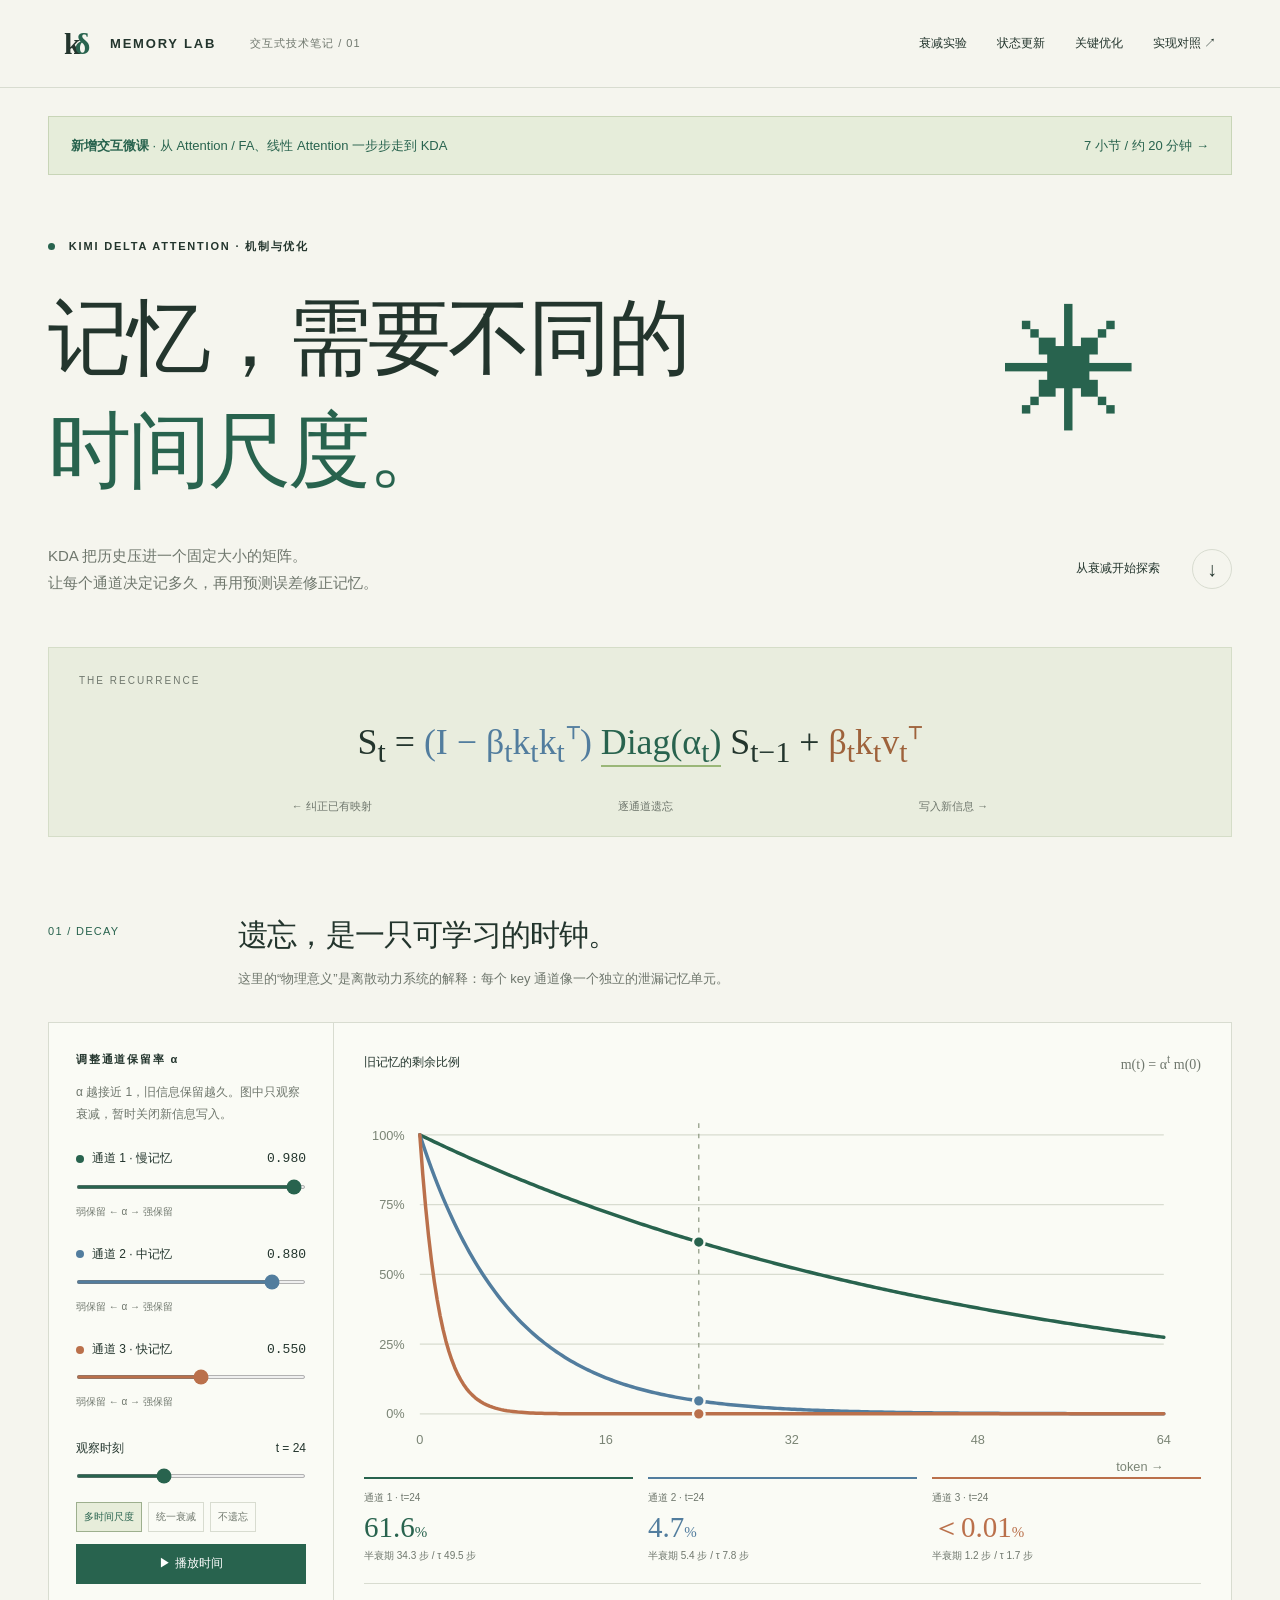
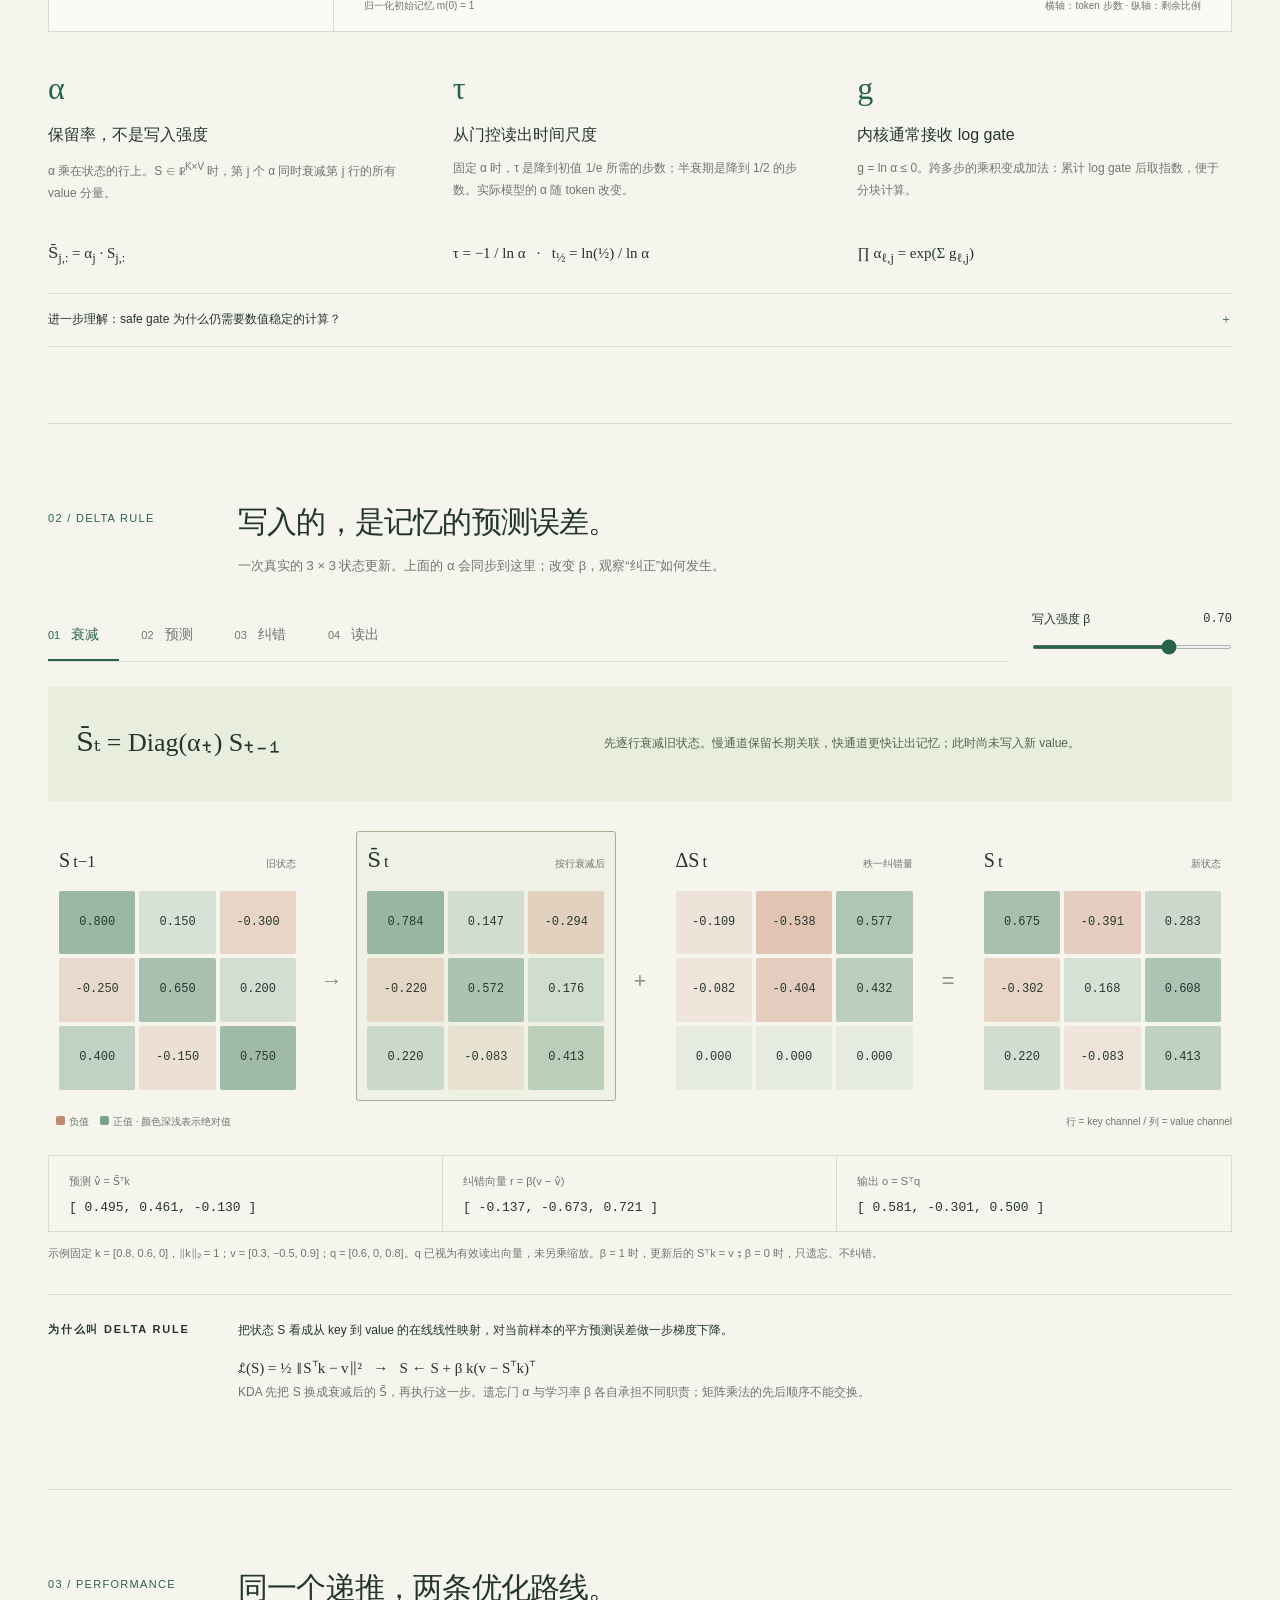
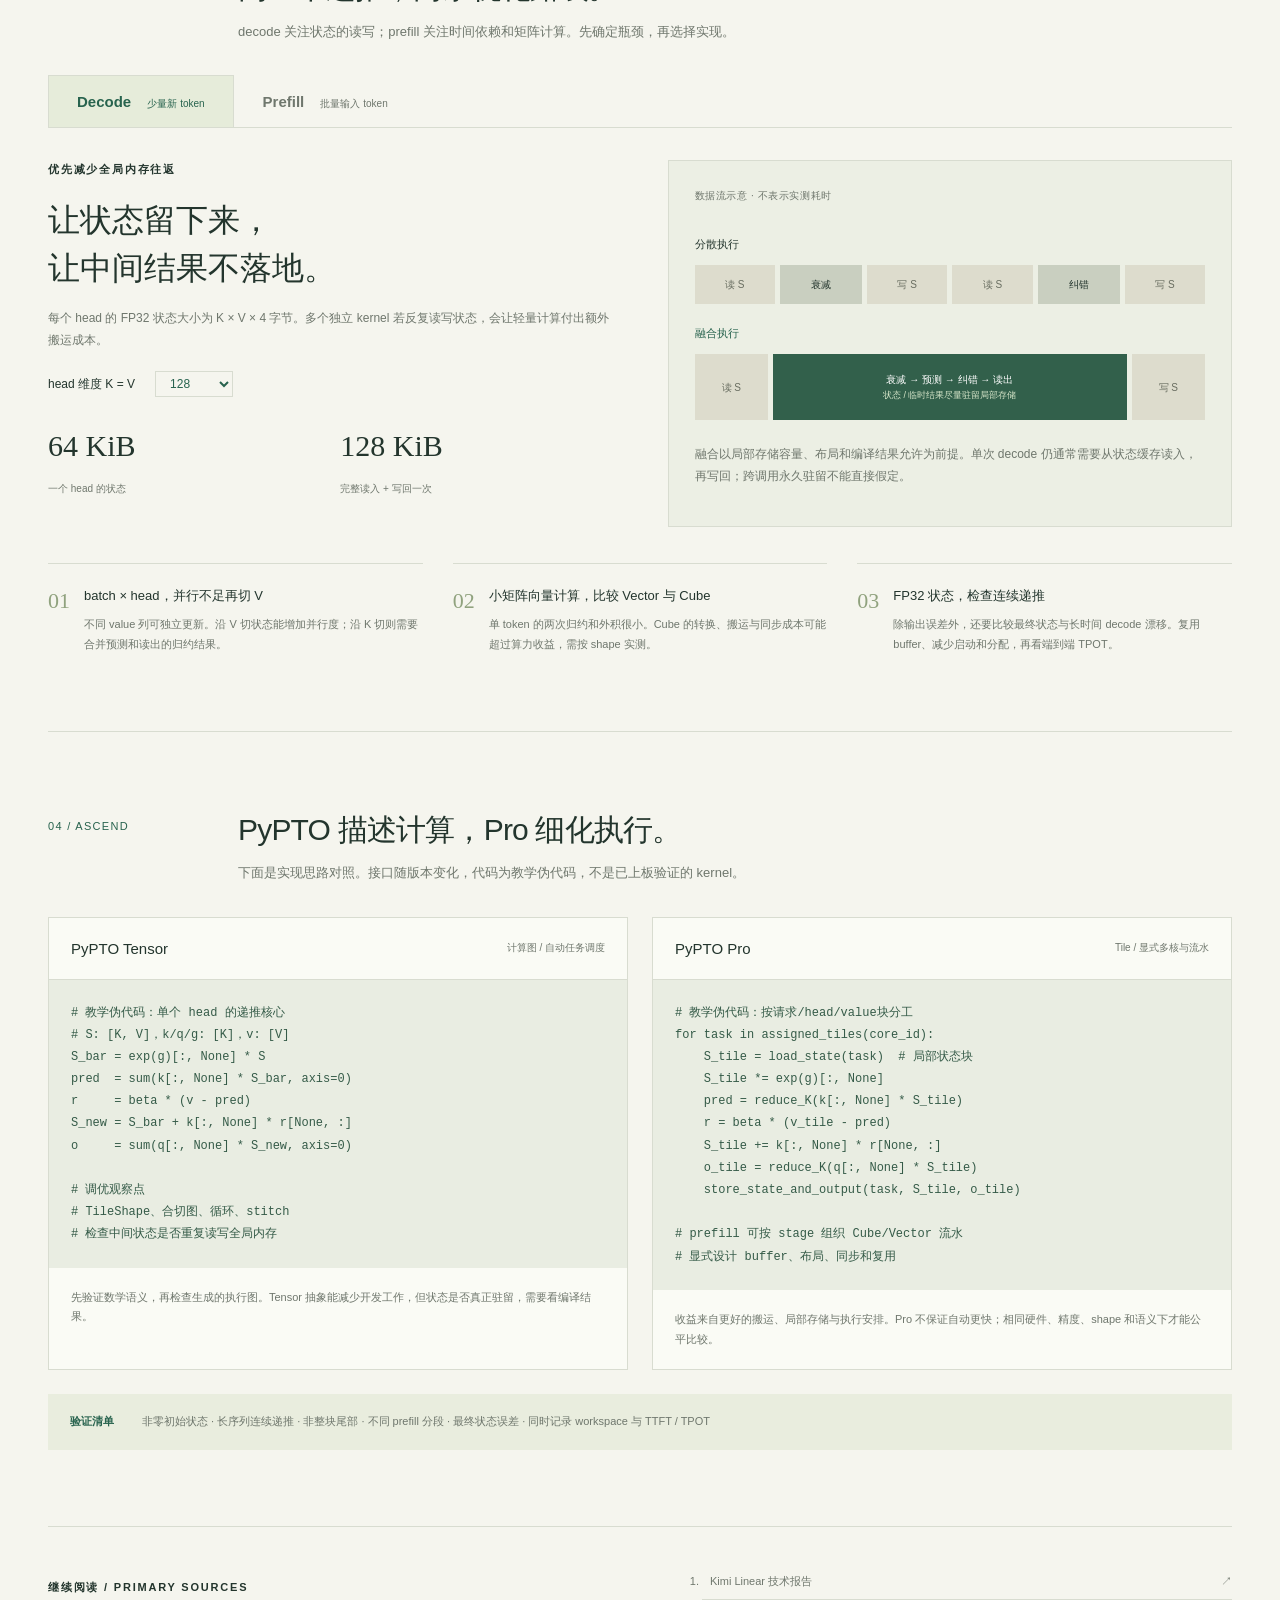
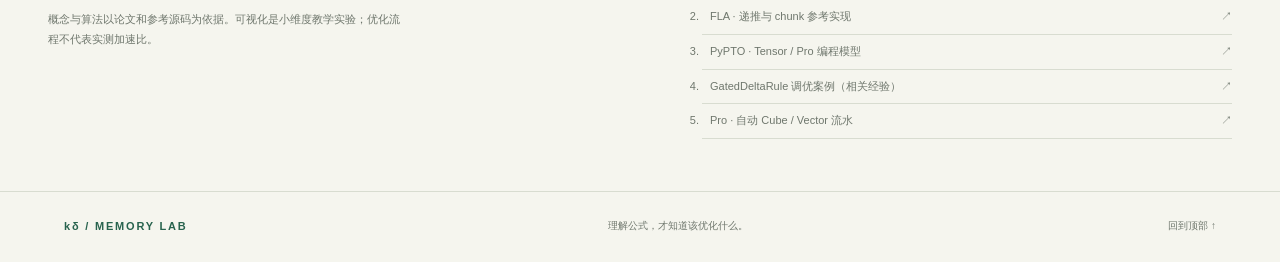
==== commit 2d19407c: "Add seven-lesson interactive course from Attention to KDA with validated math" ====
--- a/index.html
+++ b/index.html
@@ -4,6 +4,7 @@
 <body>
 <header><a class="brand" href="#"><span class="mark">k<span>δ</span></span> MEMORY LAB <small>交互式技术笔记 / 01</small></a><nav aria-label="页面导航"><a href="#decay">衰减实验</a><a href="#delta">状态更新</a><a href="#performance">关键优化</a><a href="#implementation">实现对照 ↗</a></nav></header>
 <main>
+<a href="course.html" style="display:flex;justify-content:space-between;gap:18px;align-items:center;margin-top:28px;padding:17px 22px;background:#e6edda;border:1px solid #c8d5b7;color:#28634e;font-size:13px"><span><strong>新增交互微课</strong> · 从 Attention / FA、线性 Attention 一步步走到 KDA</span><span style="white-space:nowrap">7 小节 / 约 20 分钟 →</span></a>
 <section class="hero"><div class="eyebrow"><span class="dot"></span> KIMI DELTA ATTENTION · 机制与优化</div><h1>记忆，需要不同的<br><em>时间尺度。</em><span class="title-star">✳</span></h1><div class="hero-bottom"><p>KDA 把历史压进一个固定大小的矩阵。<br>让每个通道决定记多久，再用预测误差修正记忆。</p><a class="round-link" href="#decay">从衰减开始探索 <span>↓</span></a></div><div class="master-equation" aria-label="KDA主公式"><span class="eq-label">THE RECURRENCE</span><div>S<sub>t</sub> = <span class="eq-correct">(I − β<sub>t</sub>k<sub>t</sub>k<sub>t</sub><sup>⊤</sup>)</span> <span class="eq-decay">Diag(α<sub>t</sub>)</span> S<sub>t−1</sub> + <span class="eq-write">β<sub>t</sub>k<sub>t</sub>v<sub>t</sub><sup>⊤</sup></span></div><div class="eq-legend"><span>← 纠正已有映射</span><span>逐通道遗忘</span><span>写入新信息 →</span></div></div></section>
 
 <section id="decay" class="chapter"><div class="chapter-head"><span class="chapter-no">01 / DECAY</span><div><h2>遗忘，是一只可学习的时钟。</h2><p>这里的“物理意义”是离散动力系统的解释：每个 key 通道像一个独立的泄漏记忆单元。</p></div></div>
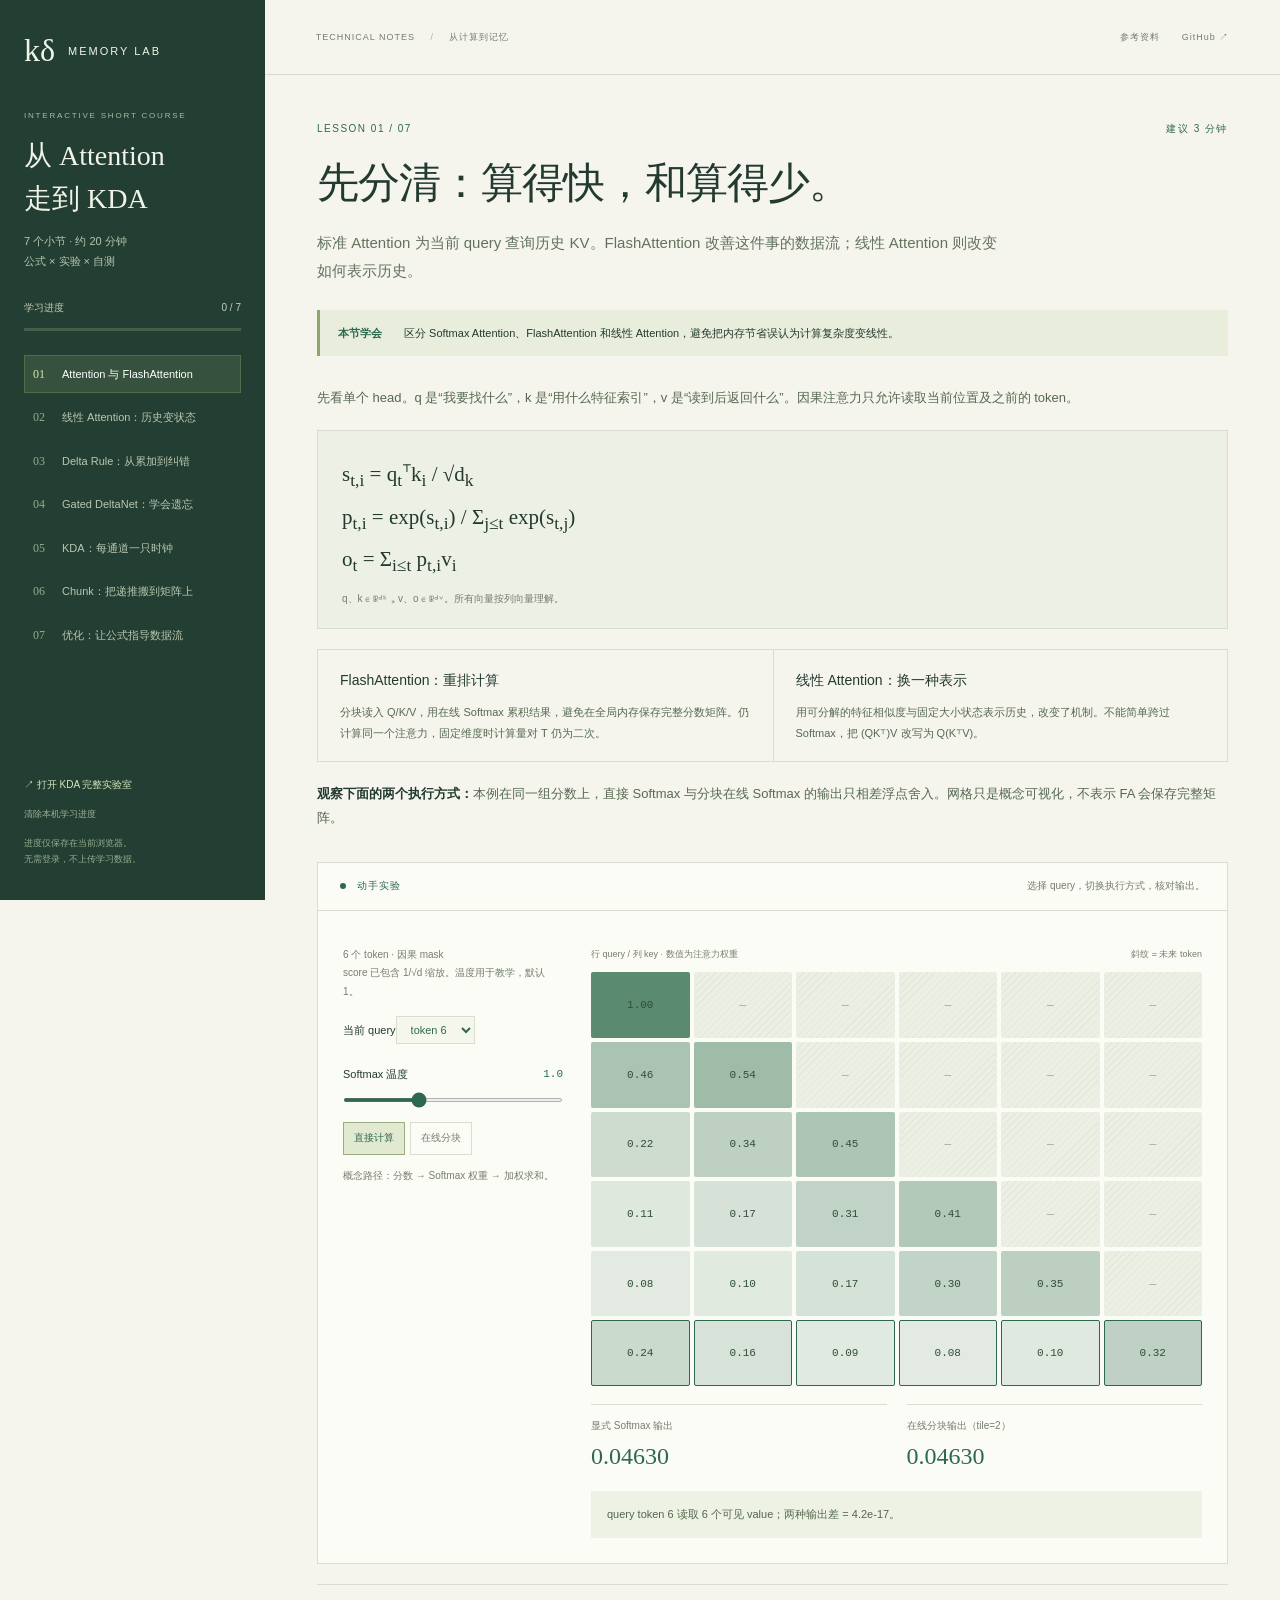
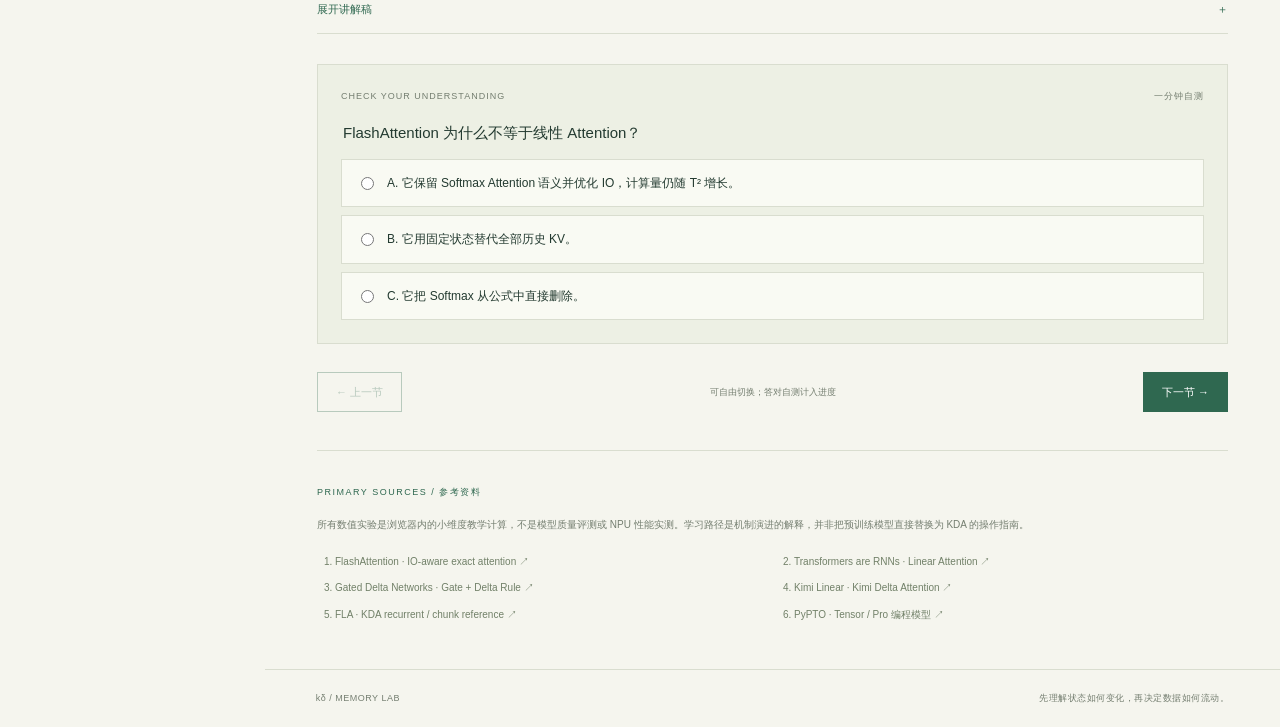
==== commit 61c0f50f: "Make sequential Attention-to-KDA microcourse the homepage; preserve lab" ====
--- a/index.html
+++ b/index.html
@@ -1,47 +1,5 @@
 <!doctype html>
 <html lang="zh-CN">
-<head><meta charset="utf-8"><meta name="viewport" content="width=device-width,initial-scale=1"><meta name="theme-color" content="#f5f5ee"><meta name="description" content="从通道衰减到 Delta Rule，用可交互实验理解 Kimi Delta Attention 的公式意义与 NPU 优化。"><title>KDA · 记忆的时间尺度</title><link rel="stylesheet" href="style.css"></head>
-<body>
-<header><a class="brand" href="#"><span class="mark">k<span>δ</span></span> MEMORY LAB <small>交互式技术笔记 / 01</small></a><nav aria-label="页面导航"><a href="#decay">衰减实验</a><a href="#delta">状态更新</a><a href="#performance">关键优化</a><a href="#implementation">实现对照 ↗</a></nav></header>
-<main>
-<a href="course.html" style="display:flex;justify-content:space-between;gap:18px;align-items:center;margin-top:28px;padding:17px 22px;background:#e6edda;border:1px solid #c8d5b7;color:#28634e;font-size:13px"><span><strong>新增交互微课</strong> · 从 Attention / FA、线性 Attention 一步步走到 KDA</span><span style="white-space:nowrap">7 小节 / 约 20 分钟 →</span></a>
-<section class="hero"><div class="eyebrow"><span class="dot"></span> KIMI DELTA ATTENTION · 机制与优化</div><h1>记忆，需要不同的<br><em>时间尺度。</em><span class="title-star">✳</span></h1><div class="hero-bottom"><p>KDA 把历史压进一个固定大小的矩阵。<br>让每个通道决定记多久，再用预测误差修正记忆。</p><a class="round-link" href="#decay">从衰减开始探索 <span>↓</span></a></div><div class="master-equation" aria-label="KDA主公式"><span class="eq-label">THE RECURRENCE</span><div>S<sub>t</sub> = <span class="eq-correct">(I − β<sub>t</sub>k<sub>t</sub>k<sub>t</sub><sup>⊤</sup>)</span> <span class="eq-decay">Diag(α<sub>t</sub>)</span> S<sub>t−1</sub> + <span class="eq-write">β<sub>t</sub>k<sub>t</sub>v<sub>t</sub><sup>⊤</sup></span></div><div class="eq-legend"><span>← 纠正已有映射</span><span>逐通道遗忘</span><span>写入新信息 →</span></div></div></section>
-
-<section id="decay" class="chapter"><div class="chapter-head"><span class="chapter-no">01 / DECAY</span><div><h2>遗忘，是一只可学习的时钟。</h2><p>这里的“物理意义”是离散动力系统的解释：每个 key 通道像一个独立的泄漏记忆单元。</p></div></div>
-<div class="lab-grid"><aside class="controls"><div class="mini-label">调整通道保留率 α</div><p class="muted">α 越接近 1，旧信息保留越久。图中只观察衰减，暂时关闭新信息写入。</p><div id="decay-controls"></div><label class="time-label" for="time">观察时刻 <strong>t = <output id="time-value">24</output></strong></label><input id="time" type="range" min="0" max="64" value="24"><div class="preset-row"><button data-preset="mixed" class="selected">多时间尺度</button><button data-preset="shared">统一衰减</button><button data-preset="hold">不遗忘</button></div><button id="play" class="play-btn">▶ 播放时间</button></aside><div class="plot-panel"><div class="panel-title"><span>旧记忆的剩余比例</span><span class="badge">m(t) = α<sup>t</sup> m(0)</span></div><svg id="decay-plot" viewBox="0 0 720 330" role="img" aria-label="三个通道的指数衰减曲线"></svg><div id="decay-stats" class="decay-stats" aria-live="polite"></div><div class="plot-foot">归一化初始记忆 m(0) = 1 <span>横轴：token 步数 · 纵轴：剩余比例</span></div></div></div>
-<div class="interpret-grid"><article><span class="number">α</span><h3>保留率，不是写入强度</h3><p>α 乘在状态的行上。S ∈ ℝ<sup>K×V</sup> 时，第 j 个 α 同时衰减第 j 行的所有 value 分量。</p><div class="small-formula">S̄<sub>j,:</sub> = α<sub>j</sub> · S<sub>j,:</sub></div></article><article><span class="number">τ</span><h3>从门控读出时间尺度</h3><p>固定 α 时，τ 是降到初值 1/e 所需的步数；半衰期是降到 1/2 的步数。实际模型的 α 随 token 改变。</p><div class="small-formula">τ = −1 / ln α &nbsp; · &nbsp; t<sub>½</sub> = ln(½) / ln α</div></article><article><span class="number">g</span><h3>内核通常接收 log gate</h3><p>g = ln α ≤ 0。跨多步的乘积变成加法：累计 log gate 后取指数，便于分块计算。</p><div class="small-formula">∏ α<sub>ℓ,j</sub> = exp(Σ g<sub>ℓ,j</sub>)</div></article></div>
-<details class="note"><summary>进一步理解：safe gate 为什么仍需要数值稳定的计算？ <span>＋</span></summary><div><p>一种有下界的门控写法是 g = −c · sigmoid(exp(A_log) · (x + b))，因此 g ∈ (−c, 0)，α ∈ (exp(−c), 1)。它限制单步遗忘的强度，但累计 G 仍可能很负。</p><p>计算 exp(Gᵢ − Gⱼ) 时，不能随意拆成 exp(Gᵢ) · exp(−Gⱼ)：后者可能产生溢出或下溢的中间值。稳定分块、精度与门控范围必须一起设计。这里的滑块直接控制 α，不模拟门控投影网络。</p></div></details></section>
-
-<section id="delta" class="chapter"><div class="chapter-head"><span class="chapter-no">02 / DELTA RULE</span><div><h2>写入的，是记忆的预测误差。</h2><p>一次真实的 3 × 3 状态更新。上面的 α 会同步到这里；改变 β，观察“纠正”如何发生。</p></div></div><div class="delta-top"><div class="steps" role="group" aria-label="选择状态更新步骤"><button data-step="0" class="active">01 <span>衰减</span></button><button data-step="1">02 <span>预测</span></button><button data-step="2">03 <span>纠错</span></button><button data-step="3">04 <span>读出</span></button></div><label for="beta">写入强度 β <output id="beta-value">0.70</output><input id="beta" type="range" min="0" max="1" step="0.01" value="0.7"></label></div>
-<div class="step-explain"><div id="step-equation" class="step-equation"></div><p id="step-text"></p></div><div class="matrix-flow"><div class="matrix-block" id="block-before"><div class="matrix-name">S<sub>t−1</sub><span>旧状态</span></div><div class="matrix" id="matrix-before"></div></div><span class="flow-arrow">→</span><div class="matrix-block" id="block-decayed"><div class="matrix-name">S̄<sub>t</sub><span>按行衰减后</span></div><div class="matrix" id="matrix-decayed"></div></div><span class="flow-arrow">+</span><div class="matrix-block" id="block-change"><div class="matrix-name">ΔS<sub>t</sub><span>秩一纠错量</span></div><div class="matrix" id="matrix-change"></div></div><span class="flow-arrow">=</span><div class="matrix-block" id="block-after"><div class="matrix-name">S<sub>t</sub><span>新状态</span></div><div class="matrix" id="matrix-after"></div></div></div><div class="matrix-caption"><span><i class="neg"></i>负值 <i class="pos"></i>正值 · 颜色深浅表示绝对值</span><span>行 = key channel / 列 = value channel</span></div><div class="vector-results" id="vector-results" aria-live="polite"></div><p class="subtle">示例固定 k = [0.8, 0.6, 0]，‖k‖₂ = 1；v = [0.3, −0.5, 0.9]；q = [0.6, 0, 0.8]。q 已视为有效读出向量，未另乘缩放。β = 1 时，更新后的 Sᵀk = v；β = 0 时，只遗忘、不纠错。</p>
-<div class="derivation"><span class="mini-label">为什么叫 DELTA RULE</span><div><p>把状态 S 看成从 key 到 value 的在线线性映射，对当前样本的平方预测误差做一步梯度下降。</p><div class="small-formula">ℒ(S) = ½ ‖S<sup>⊤</sup>k − v‖² &nbsp; → &nbsp; S ← S + β k(v − S<sup>⊤</sup>k)<sup>⊤</sup></div><p class="muted">KDA 先把 S 换成衰减后的 S̄，再执行这一步。遗忘门 α 与学习率 β 各自承担不同职责；矩阵乘法的先后顺序不能交换。</p></div></div></section>
-
-<section id="performance" class="chapter performance"><div class="chapter-head"><span class="chapter-no">03 / PERFORMANCE</span><div><h2>同一个递推，两条优化路线。</h2><p>decode 关注状态的读写；prefill 关注时间依赖和矩阵计算。先确定瓶颈，再选择实现。</p></div></div><div class="mode-tabs" role="tablist" aria-label="性能场景"><button id="tab-decode" role="tab" aria-selected="true" aria-controls="panel-decode" data-mode="decode" class="active">Decode <span>少量新 token</span></button><button id="tab-prefill" role="tab" aria-selected="false" aria-controls="panel-prefill" data-mode="prefill">Prefill <span>批量输入 token</span></button></div>
-<div id="panel-decode" role="tabpanel" aria-labelledby="tab-decode"><div class="perf-layout"><div><div class="mini-label">优先减少全局内存往返</div><h3 class="big-copy">让状态留下来，<br>让中间结果不落地。</h3><p>每个 head 的 FP32 状态大小为 K × V × 4 字节。多个独立 kernel 若反复读写状态，会让轻量计算付出额外搬运成本。</p><label class="dimension-label" for="dimension">head 维度 K = V <select id="dimension"><option value="64">64</option><option value="128" selected>128</option><option value="256">256</option></select></label><div class="memory-stats"><div><strong id="state-size">64 KiB</strong><span>一个 head 的状态</span></div><div><strong id="traffic-size">128 KiB</strong><span>完整读入 + 写回一次</span></div></div></div><div class="schedule"><div class="schedule-label">数据流示意 · 不表示实测耗时</div><div class="lane-title">分散执行</div><div class="pipeline scattered"><span>读 S</span><b>衰减</b><span>写 S</span><span>读 S</span><b>纠错</b><span>写 S</span></div><div class="lane-title green">融合执行</div><div class="pipeline fused"><span>读 S</span><b>衰减 → 预测 → 纠错 → 读出<br><small>状态 / 临时结果尽量驻留局部存储</small></b><span>写 S</span></div><p>融合以局部存储容量、布局和编译结果允许为前提。单次 decode 仍通常需要从状态缓存读入，再写回；跨调用永久驻留不能直接假定。</p></div></div><div class="opt-list"><article><b>01</b><div><h3>batch × head，并行不足再切 V</h3><p>不同 value 列可独立更新。沿 V 切状态能增加并行度；沿 K 切则需要合并预测和读出的归约结果。</p></div></article><article><b>02</b><div><h3>小矩阵向量计算，比较 Vector 与 Cube</h3><p>单 token 的两次归约和外积很小。Cube 的转换、搬运与同步成本可能超过算力收益，需按 shape 实测。</p></div></article><article><b>03</b><div><h3>FP32 状态，检查连续递推</h3><p>除输出误差外，还要比较最终状态与长时间 decode 漂移。复用 buffer、减少启动和分配，再看端到端 TPOT。</p></div></article></div></div>
-<div id="panel-prefill" role="tabpanel" aria-labelledby="tab-prefill" hidden><div class="perf-layout"><div><div class="mini-label">把 token 依赖压进 chunk</div><h3 class="big-copy">块内做矩阵，<br>块间传状态。</h3><p>对一个 chunk，先并行计算门控交互与三角变换，再用进入状态 S₀ 得到纠错量 R。标准 chunk 执行的跨块状态链仍然存在。</p><div class="chunk-control"><label for="chunk">chunk 大小 C <output id="chunk-value">64</output></label><input type="range" id="chunk" min="0" max="3" value="1" step="1"><div class="chunk-ticks"><span>32</span><span>64</span><span>128</span><span>256</span></div></div><div class="memory-stats"><div><strong id="chunk-count">64</strong><span>T = 4096 时的 chunk 数</span></div><div><strong id="interaction-count">4,096</strong><span>单个 C × C 交互矩阵元素</span></div></div></div><div class="chunk-math"><div class="schedule-label">等价变换 · 精确算术下成立</div><div class="math-line"><span>预计算</span>U = (I + L)<sup>−1</sup> BV<br>W = (I + L)<sup>−1</sup> BK<sub>+</sub></div><div class="math-line"><span>状态相关</span>R = U − WS₀</div><div class="math-line"><span>输出</span>O = Q<sub>+</sub>S₀ + PR</div><div class="math-line"><span>状态传递</span>S<sub>C</sub> = D<sub>C</sub>S₀ + K<sub>end</sub><sup>⊤</sup>R</div><p>实现时用专用三角求解或分块变换，不必构造通用逆矩阵。</p></div></div><details class="note"><summary>展开符号：L、P 和累计衰减怎么定义？ <span>＋</span></summary><div class="formula-details"><p>Gᵢ = Σ<sub>ℓ≤i</sub> gℓ，B = Diag(β)。所有下标都在当前 chunk 内。</p><p>Lᵢⱼ = βᵢ kᵢᵀ Diag(exp(Gᵢ − Gⱼ)) kⱼ，j &lt; i；其他元素为 0。</p><p>Pᵢⱼ = qᵢᵀ Diag(exp(Gᵢ − Gⱼ)) kⱼ，j ≤ i；其他元素为 0。</p><p>K₊、Q₊ 的第 i 行分别为 (exp(Gᵢ) ⊙ kᵢ)ᵀ、(exp(Gᵢ) ⊙ qᵢ)ᵀ。K_end 的第 j 行为 (exp(G_C − Gⱼ) ⊙ kⱼ)ᵀ；D_C = Diag(exp(G_C))。</p></div></details><div class="opt-list"><article><b>01</b><div><h3>分离独立预计算与状态链</h3><p>块内门控、交互、三角变换不依赖 S₀，尽量跨 chunk 并行；不要把所有工作放进串行循环。</p></div></article><article><b>02</b><div><h3>chunk 大小是取舍，不是越大越好</h3><p>较大 C 缩短状态链，但增加块内 C² 交互、临时存储和三角处理成本。这里的计数是工作量示意，不预测性能。</p></div></article><article><b>03</b><div><h3>分块三角算法与 CV 流水</h3><p>小对角块求解结合较大矩阵乘；减少重复拷入拷出，让不同 chunk 的 Vector 预处理与 Cube 计算重叠。</p></div></article></div></div></section>
-
-<section id="implementation" class="chapter"><div class="chapter-head"><span class="chapter-no">04 / ASCEND</span><div><h2>PyPTO 描述计算，Pro 细化执行。</h2><p>下面是实现思路对照。接口随版本变化，代码为教学伪代码，不是已上板验证的 kernel。</p></div></div><div class="code-comparison"><article><div class="code-title"><h3>PyPTO Tensor</h3><span>计算图 / 自动任务调度</span></div><pre><code># 教学伪代码：单个 head 的递推核心
-# S: [K, V]，k/q/g: [K]，v: [V]
-S_bar = exp(g)[:, None] * S
-pred  = sum(k[:, None] * S_bar, axis=0)
-r     = beta * (v - pred)
-S_new = S_bar + k[:, None] * r[None, :]
-o     = sum(q[:, None] * S_new, axis=0)
-
-# 调优观察点
-# TileShape、合切图、循环、stitch
-# 检查中间状态是否重复读写全局内存</code></pre><p>先验证数学语义，再检查生成的执行图。Tensor 抽象能减少开发工作，但状态是否真正驻留，需要看编译结果。</p></article><article><div class="code-title"><h3>PyPTO Pro</h3><span>Tile / 显式多核与流水</span></div><pre><code># 教学伪代码：按请求/head/value块分工
-for task in assigned_tiles(core_id):
-    S_tile = load_state(task)  # 局部状态块
-    S_tile *= exp(g)[:, None]
-    pred = reduce_K(k[:, None] * S_tile)
-    r = beta * (v_tile - pred)
-    S_tile += k[:, None] * r[None, :]
-    o_tile = reduce_K(q[:, None] * S_tile)
-    store_state_and_output(task, S_tile, o_tile)
-
-# prefill 可按 stage 组织 Cube/Vector 流水
-# 显式设计 buffer、布局、同步和复用</code></pre><p>收益来自更好的搬运、局部存储与执行安排。Pro 不保证自动更快；相同硬件、精度、shape 和语义下才能公平比较。</p></article></div><div class="verification"><span>验证清单</span><p>非零初始状态 · 长序列连续递推 · 非整块尾部 · 不同 prefill 分段 · 最终状态误差 · 同时记录 workspace 与 TTFT / TPOT</p></div></section>
-<section class="sources"><div><span class="mini-label">继续阅读 / PRIMARY SOURCES</span><p>概念与算法以论文和参考源码为依据。可视化是小维度教学实验；优化流程不代表实测加速比。</p></div><ol><li><a href="https://arxiv.org/abs/2510.26692" target="_blank" rel="noopener">Kimi Linear 技术报告 <span>↗</span></a></li><li><a href="https://github.com/fla-org/flash-linear-attention/blob/main/fla/ops/kda/naive.py" target="_blank" rel="noopener">FLA · 递推与 chunk 参考实现 <span>↗</span></a></li><li><a href="https://pypto.gitcode.com/guide/introduction.html" target="_blank" rel="noopener">PyPTO · Tensor / Pro 编程模型 <span>↗</span></a></li><li><a href="https://pypto.gitcode.com/guide/programming_guide/tensor/debug/performance_case_GDR.html" target="_blank" rel="noopener">GatedDeltaRule 调优案例（相关经验） <span>↗</span></a></li><li><a href="https://pypto.gitcode.com/guide/programming_guide/pro/advanced_programming/auto_parallel_pipeline.html" target="_blank" rel="noopener">Pro · 自动 Cube / Vector 流水 <span>↗</span></a></li></ol></section>
-</main><footer><a class="brand" href="#">kδ / MEMORY LAB</a><span>理解公式，才知道该优化什么。</span><a href="#">回到顶部 ↑</a></footer><script src="app.js"></script>
-</body></html>
+<head><meta charset="utf-8"><meta name="viewport" content="width=device-width,initial-scale=1"><meta name="theme-color" content="#f5f5ee"><meta name="description" content="20分钟交互微课：从标准Attention、FlashAttention与线性Attention，逐步推导Delta Rule、Gated DeltaNet和KDA。"><title>从 Attention 到 KDA · 交互微课</title><link rel="stylesheet" href="course.css?v=home2"></head>
+<body><a class="skip" href="#lesson-title">跳到课程内容</a><aside class="sidebar"><a class="brand" href="lab.html">kδ <span>MEMORY LAB</span></a><div class="course-label">INTERACTIVE SHORT COURSE</div><h1>从 Attention<br>走到 KDA</h1><p class="course-meta">7 个小节 · 约 20 分钟<br>公式 × 实验 × 自测</p><div class="progress-label"><span>学习进度</span><output id="progress-text">0 / 7</output></div><div class="progress-track"><div id="progress-fill"></div></div><nav id="syllabus" aria-label="课程目录"></nav><div class="sidebar-bottom"><a href="lab.html">↗ 打开 KDA 完整实验室</a><button id="reset-progress">清除本机学习进度</button><span>进度仅保存在当前浏览器。<br>无需登录，不上传学习数据。</span></div></aside>
+<div class="workspace"><header><span>TECHNICAL NOTES <i>/</i> 从计算到记忆</span><div><a href="#references">参考资料</a><a href="https://github.com/Yushouxixiwo/Understand_KDA" target="_blank" rel="noopener">GitHub ↗</a></div></header><main><div class="lesson-top"><span id="lesson-number"></span><span id="lesson-time"></span></div><h2 id="lesson-title" tabindex="-1"></h2><p id="lesson-intro" class="intro"></p><div class="objective"><span>本节学会</span><p id="lesson-objective"></p></div><article id="lesson-body"></article><section class="experiment" aria-label="动手实验"><div class="experiment-header"><span><i></i> 动手实验</span><span id="experiment-prompt"></span></div><div id="experiment"></div></section><details class="transcript" id="lecture-transcript"><summary>展开讲解稿 <span>＋</span></summary><div id="transcript"></div></details><section class="quiz" aria-labelledby="quiz-title"><div class="quiz-head"><span>CHECK YOUR UNDERSTANDING</span><span id="quiz-status">一分钟自测</span></div><fieldset><legend id="quiz-title"></legend><div id="quiz-options"></div></fieldset><div id="quiz-feedback" role="status" aria-live="polite"></div></section><div class="lesson-nav"><button id="previous">← 上一节</button><span id="nav-hint">可自由切换；答对自测计入进度</span><button id="next">下一节 →</button></div><section id="recap" hidden><span class="overline">THE WHOLE PICTURE</span><h3>把变化串成一条线。</h3><div class="recap-flow">保留全部 KV <span>→</span> 累加到状态 <span>→</span> 按误差纠错 <span>→</span> 学会遗忘 <span>→</span> 每通道不同寿命</div><p id="recap-score"></p><a class="primary-link" href="lab.html#decay">继续探索 KDA 实验室 ↗</a></section><section id="references"><span class="overline">PRIMARY SOURCES / 参考资料</span><p>所有数值实验是浏览器内的小维度教学计算，不是模型质量评测或 NPU 性能实测。学习路径是机制演进的解释，并非把预训练模型直接替换为 KDA 的操作指南。</p><ol><li><a href="https://arxiv.org/abs/2205.14135" target="_blank" rel="noopener">FlashAttention · IO-aware exact attention ↗</a></li><li><a href="https://arxiv.org/abs/2006.16236" target="_blank" rel="noopener">Transformers are RNNs · Linear Attention ↗</a></li><li><a href="https://arxiv.org/abs/2412.06464" target="_blank" rel="noopener">Gated Delta Networks · Gate + Delta Rule ↗</a></li><li><a href="https://arxiv.org/abs/2510.26692" target="_blank" rel="noopener">Kimi Linear · Kimi Delta Attention ↗</a></li><li><a href="https://github.com/fla-org/flash-linear-attention/blob/main/fla/ops/kda/naive.py" target="_blank" rel="noopener">FLA · KDA recurrent / chunk reference ↗</a></li><li><a href="https://pypto.gitcode.com/guide/introduction.html" target="_blank" rel="noopener">PyPTO · Tensor / Pro 编程模型 ↗</a></li></ol></section></main><footer>kδ / MEMORY LAB <span>先理解状态如何变化，再决定数据如何流动。</span></footer></div><script src="course-math.js?v=home2"></script><script src="course.js?v=home2"></script></body></html>
--- a/course.css
+++ b/course.css
@@ -0,0 +1 @@
+:root{--paper:#f5f5ee;--ink:#233a30;--muted:#747e70;--green:#2f6850;--lime:#d6e8a4;--line:#d9ddcf;--orange:#b5714b;--blue:#587c9d}*{box-sizing:border-box}html{scroll-behavior:smooth;scroll-padding-top:25px}body{margin:0;font:14px/1.85 Arial,"Microsoft YaHei","PingFang SC",sans-serif;color:var(--ink);background:var(--paper)}button,input,select{font:inherit}a{color:inherit;text-decoration:none}button{cursor:pointer}button:focus-visible,a:focus-visible,input:focus-visible,select:focus-visible,summary:focus-visible{outline:3px solid var(--orange);outline-offset:4px}.skip{position:fixed;top:-70px;left:280px;z-index:5;background:var(--lime);padding:10px}.skip:focus{top:0}.sidebar{position:fixed;inset:0 auto 0 0;width:265px;background:#233e32;color:#f1f3e8;padding:32px 24px;overflow-y:auto;display:flex;flex-direction:column}.brand{font:32px Georgia,serif;display:flex;align-items:center;gap:13px}.brand span{font:11px Arial,sans-serif;letter-spacing:2px}.course-label{font-size:8px;letter-spacing:1.8px;color:#a9bca3;margin-top:40px}.sidebar h1{font:normal 28px/1.55 Georgia,"Songti SC",SimSun,serif;margin:10px 0}.course-meta{font-size:11px;color:#b6c6af;margin:0 0 28px}.progress-label{display:flex;justify-content:space-between;font-size:10px;color:#c3ceb8}.progress-track{height:3px;background:#45604a;margin:10px 0 24px}.progress-track>div{height:100%;background:var(--lime);width:0;transition:width .3s}#syllabus{display:flex;flex-direction:column;gap:5px}.lesson-button{display:flex;align-items:center;gap:11px;width:100%;text-align:left;background:none;border:1px solid transparent;color:#b9c7b0;font-size:11px;padding:10px 8px;line-height:1.5}.lesson-button .index{font:12px Georgia,serif;min-width:18px;color:#92ac8a}.lesson-button.active{background:#36523e;border-color:#536d4c;color:#fff}.lesson-button.active .index{color:var(--lime)}.lesson-button .check{margin-left:auto;color:var(--lime);font-size:12px}.sidebar-bottom{margin-top:auto;padding-top:28px;display:flex;flex-direction:column;gap:12px}.sidebar-bottom>a{font-size:10px;color:#d4e7bc}.sidebar-bottom>span{font-size:9px;color:#94ad8f}#reset-progress{background:none;color:#9fb296;border:0;text-align:left;font-size:9px;padding:0}.workspace{margin-left:265px}header{height:75px;border-bottom:1px solid var(--line);display:flex;align-items:center;justify-content:space-between;padding:0 5%;font-size:9px;letter-spacing:1px;color:var(--muted)}header i{font-style:normal;margin:0 12px;color:#aeb7a4}header>div{display:flex;gap:22px}main{max-width:1050px;padding:45px 52px 0;margin:auto}.lesson-top{display:flex;justify-content:space-between;font-size:10px;letter-spacing:1.5px;color:var(--green);margin-bottom:16px}h2{font:normal 42px/1.35 Georgia,"Songti SC",SimSun,serif;letter-spacing:-1px;margin:0 0 18px;outline:0}.intro{font-size:15px;color:#62725e;max-width:690px;margin:0 0 25px}.objective{display:flex;gap:22px;align-items:baseline;background:#e8eddc;border-left:3px solid #8da66d;padding:13px 18px;margin-bottom:30px;font-size:11px}.objective>span{white-space:nowrap;font-weight:bold;color:var(--green)}.objective>p{margin:0}#lesson-body p{font-size:13px;color:#566951;margin:14px 0}#lesson-body strong{color:var(--ink)}.formula{background:#edf0e4;border:1px solid var(--line);padding:20px 24px;margin:20px 0;font:21px/1.9 Georgia,"Times New Roman",serif;overflow-x:auto}.formula .annotation{display:block;font:10px/1.8 Arial,"Microsoft YaHei",sans-serif;color:var(--muted);margin-top:8px}.formula .green{color:var(--green)}.formula .orange{color:var(--orange)}.formula .blue{color:var(--blue)}h3{font-size:18px;font-weight:500;margin:25px 0 10px}.concept-pair{display:grid;grid-template-columns:1fr 1fr;border:1px solid var(--line);margin:20px 0}.concept-pair>div{padding:18px 22px}.concept-pair>div+div{border-left:1px solid var(--line)}.concept-pair h4{margin:0 0 8px;font-size:14px;font-weight:500}.concept-pair p{font-size:11px!important;margin:0!important}.warning{padding:13px 18px;border-left:3px solid #bd906c;background:#f1eade;font-size:11px;color:#796549;margin:18px 0}.symbols{font-size:10px;color:var(--muted);margin-top:10px}table{border-collapse:collapse;width:100%;font-size:11px;line-height:1.7;margin:20px 0}th,td{padding:10px 12px;text-align:left;border-bottom:1px solid var(--line)}th{font-weight:normal;color:var(--green);background:#e8eddc}td{color:#5e6f57}.table-wrap{overflow-x:auto}.experiment{margin:32px 0 20px;background:#fbfcf6;border:1px solid var(--line);min-width:0}.experiment-header{display:flex;justify-content:space-between;gap:15px;padding:14px 22px;border-bottom:1px solid var(--line);font-size:10px;color:var(--muted)}.experiment-header>span:first-child{color:var(--green);white-space:nowrap;letter-spacing:1px}.experiment-header i{display:inline-block;width:6px;height:6px;background:var(--green);border-radius:50%;margin-right:7px}#experiment{padding:25px}.exp-layout{display:grid;grid-template-columns:220px 1fr;gap:28px;align-items:start}.exp-controls{font-size:11px}.exp-controls p,.exp-note{font-size:10px;color:var(--muted)}label.control{display:block;font-size:11px;margin:15px 0 20px}.control output{float:right;font-family:Consolas,monospace;color:var(--green)}input[type=range]{width:100%;height:4px;accent-color:var(--green);display:block;margin:14px 0;cursor:pointer}select{background:#f5f7ed;border:1px solid var(--line);padding:6px 10px;color:var(--green);font-size:11px;max-width:100%}.segmented{display:flex;gap:5px;flex-wrap:wrap;margin:12px 0}.segmented button{font-size:10px;padding:6px 10px;background:transparent;border:1px solid var(--line);color:var(--muted)}.segmented button.active{background:#e1e9d0;border-color:#9bac83;color:var(--green)}.mini-button{background:var(--green);color:white;border:1px solid var(--green);padding:8px 12px;font-size:11px}.mini-button:disabled{opacity:.45;cursor:default}.metric-row{display:grid;grid-template-columns:repeat(2,1fr);gap:20px;margin-top:18px}.metric{border-top:1px solid var(--line);padding-top:12px}.metric>span{display:block;font-size:10px;color:var(--muted)}.metric>strong{display:block;font:normal 24px/1.7 Georgia,serif;color:var(--green)}.metric small{font-size:9px;color:var(--muted)}.matrix-grid{display:grid;grid-template-columns:repeat(6,1fr);gap:4px}.matrix-grid.two{grid-template-columns:repeat(2,1fr)}.m-cell{aspect-ratio:1.5;display:flex;align-items:center;justify-content:center;font:11px Consolas,monospace;color:#304d3a;border:1px solid transparent;border-radius:2px}.m-cell.masked{background:repeating-linear-gradient(135deg,#ecefe4,#ecefe4 4px,#e4e8da 4px,#e4e8da 5px);color:#9ca592}.m-cell.query-selected{border-color:var(--green)}.matrix-labels{display:flex;justify-content:space-between;font-size:9px;color:var(--muted);margin:10px 0}.matrix-group{display:grid;grid-template-columns:1fr 1fr;gap:20px}.matrix-group .m-cell{aspect-ratio:2}.matrix-title{font-size:11px;color:var(--green);margin-bottom:8px}.readout{background:#eef2e4;padding:13px 16px;margin-top:15px;font-size:11px;color:#53674c}.readout code{font-family:Consolas,monospace;color:var(--green)}.bar-row{display:grid;grid-template-columns:85px 1fr 42px;gap:10px;align-items:center;margin:12px 0;font-size:10px}.bar-track{height:13px;background:#e8ecde;position:relative}.bar-fill{height:100%;background:var(--green);min-width:0;transition:width .15s}.bar-row.orange .bar-fill{background:var(--orange)}.bar-row.blue .bar-fill{background:var(--blue)}.mini-chart{display:block;width:100%;height:auto}.chart-legend{display:flex;gap:20px;font-size:10px;color:var(--muted)}.chart-legend i{width:7px;height:7px;border-radius:50%;display:inline-block;margin-right:5px}.token-chain{display:flex;gap:6px;flex-wrap:wrap;align-items:center;margin:20px 0}.chunk-box{background:#e3ead4;border:1px solid #b9c8a3;padding:10px;text-align:center;flex:1;min-width:50px;font:11px Georgia,serif}.chunk-box span{display:block;font:9px Arial,sans-serif;color:var(--muted)}.chain-arrow{color:#96a686;font-size:15px}.result-ok{border:1px solid #b6c5a2;background:#edf3e1;padding:15px;font-size:11px;margin-top:15px}.result-ok strong{font-family:Consolas,monospace;display:block;font-size:16px;color:var(--green)}.flow-line{display:flex;align-items:stretch;gap:5px;margin:12px 0;font-size:10px;text-align:center}.flow-line>span{padding:14px 5px;background:#e5e9dc;flex:1}.flow-line>b{flex:4;font-weight:normal;background:var(--green);color:#fff;padding:14px 8px}.transcript{border-top:1px solid var(--line);border-bottom:1px solid var(--line);margin:18px 0 30px}.transcript summary{display:flex;justify-content:space-between;cursor:pointer;list-style:none;font-size:11px;color:var(--green);padding:14px 0}.transcript summary::-webkit-details-marker{display:none}.transcript[open] summary>span{transform:rotate(45deg)}#transcript{padding:0 20px 15px;font-size:12px;color:#61715a}.quiz{border:1px solid var(--line);padding:23px;background:#edf0e4}.quiz-head{display:flex;justify-content:space-between;font-size:9px;letter-spacing:1px;color:var(--muted);margin-bottom:15px}fieldset{border:0;margin:0;padding:0}legend{font-size:15px;margin-bottom:14px;font-weight:500;line-height:1.7}#quiz-options{display:grid;gap:8px}.quiz-option{display:flex;align-items:flex-start;gap:10px;background:#f9faf3;padding:12px 14px;border:1px solid var(--line);font-size:12px;cursor:pointer}.quiz-option input{accent-color:var(--green);margin-top:5px;flex-shrink:0}.quiz-option.correct{border-color:#7b9c65;background:#e4edcf}.quiz-option.wrong{border-color:#bd9275;background:#f1e7dc}#quiz-feedback{font-size:11px;margin-top:14px;min-height:0;color:#5d7053}#quiz-feedback:empty{margin-top:0}.lesson-nav{display:flex;justify-content:space-between;align-items:center;gap:15px;padding:28px 0 38px}.lesson-nav button{border:1px solid var(--green);padding:9px 18px;color:var(--green);background:transparent;font-size:11px}.lesson-nav #next{background:var(--green);color:#fff}.lesson-nav button:disabled{opacity:.3;cursor:default}.lesson-nav>span{font-size:9px;color:var(--muted)}.overline{font-size:9px;letter-spacing:1.5px;color:var(--green)}#recap{border:1px solid #a9bd8e;background:#e5edcf;padding:25px;margin-bottom:35px}#recap h3{font-family:Georgia,"Songti SC",serif;font-size:28px;margin-top:12px}.recap-flow{font-size:12px;line-height:2.2}.recap-flow span{color:#83976c;margin:0 7px}.primary-link{display:inline-block;background:var(--green);color:white;padding:10px 18px;margin:12px 0;font-size:11px}#references{border-top:1px solid var(--line);padding:27px 0 35px}#references>p{font-size:10px;color:var(--muted);margin:12px 0 18px}#references ol{font-size:10px;padding-left:18px;color:#718068;display:grid;grid-template-columns:1fr 1fr;gap:8px 25px}#references a:hover{text-decoration:underline}footer{padding:20px 5%;border-top:1px solid var(--line);display:flex;justify-content:space-between;font-size:9px;letter-spacing:.5px;color:var(--muted)}[hidden]{display:none!important}.mini-code{font:11px/1.9 Consolas,monospace;white-space:pre-wrap;overflow-wrap:anywhere;background:#e7ecdc;padding:18px}.callout-link{display:block;margin:14px 0;font-size:11px;color:var(--green);text-decoration:underline}@media(min-width:1500px){main{padding-top:65px}h2{font-size:48px}}@media(max-width:1100px){.sidebar{width:225px;padding:28px 18px}.workspace{margin-left:225px}main{padding:35px 28px 0}.exp-layout{grid-template-columns:180px 1fr;gap:20px}h2{font-size:35px}.lesson-button{font-size:10px}.course-label{font-size:7px}.brand span{font-size:10px}.experiment-header{padding:12px 18px}#experiment{padding:20px}}@media(max-width:760px){html{scroll-padding-top:15px}.sidebar{position:static;width:auto;padding:22px 20px;display:block}.brand{font-size:27px}.course-label{margin-top:20px;font-size:8px}.sidebar h1{font-size:30px;margin:5px 0}.sidebar h1 br{display:none}.course-meta{font-size:10px;margin:0 0 16px}.course-meta br{display:none}.progress-track{margin-bottom:18px}#syllabus{display:grid;grid-template-columns:repeat(2,1fr);gap:5px}.lesson-button{padding:9px 8px;font-size:10px;gap:8px}.sidebar-bottom{display:none}.workspace{margin-left:0}header{height:60px;padding:0 20px;font-size:8px;letter-spacing:.3px}header>div{gap:12px}main{padding:30px 20px 0}h2{font-size:33px}.intro{font-size:13px}.objective{padding:12px;gap:12px;font-size:10px}.formula{font-size:18px;padding:16px;white-space:normal;line-height:2}.concept-pair{grid-template-columns:1fr}.concept-pair>div+div{border-left:0;border-top:1px solid var(--line)}.exp-layout{grid-template-columns:1fr;gap:20px}.exp-controls{border-bottom:1px solid var(--line);padding-bottom:10px}.experiment-header{display:block;font-size:10px}.experiment-header>span{display:block}.experiment-header>span+span{margin-top:5px}#experiment{padding:18px}.matrix-grid{gap:3px}.m-cell{font-size:10px;aspect-ratio:1.5}.matrix-group{gap:12px}.metric>strong{font-size:23px}.lesson-nav{flex-wrap:wrap}.lesson-nav>span{order:3;width:100%;text-align:center}.quiz{padding:18px}.quiz-option{font-size:11px}legend{font-size:14px}.quiz-head{font-size:8px;letter-spacing:.3px}#references ol{grid-template-columns:1fr}.chunk-box{padding:8px 5px;min-width:45px}.chunk-box span{font-size:8px}.token-chain{gap:4px}.flow-line{font-size:9px}.exp-layout .formula{font-size:16px}footer{padding:20px}footer>span{display:none}.skip{left:20px}#recap{padding:20px}.recap-flow{font-size:11px}.quiz-option input{margin-top:4px}}@media(prefers-reduced-motion:reduce){html{scroll-behavior:auto}*{transition:none!important}}
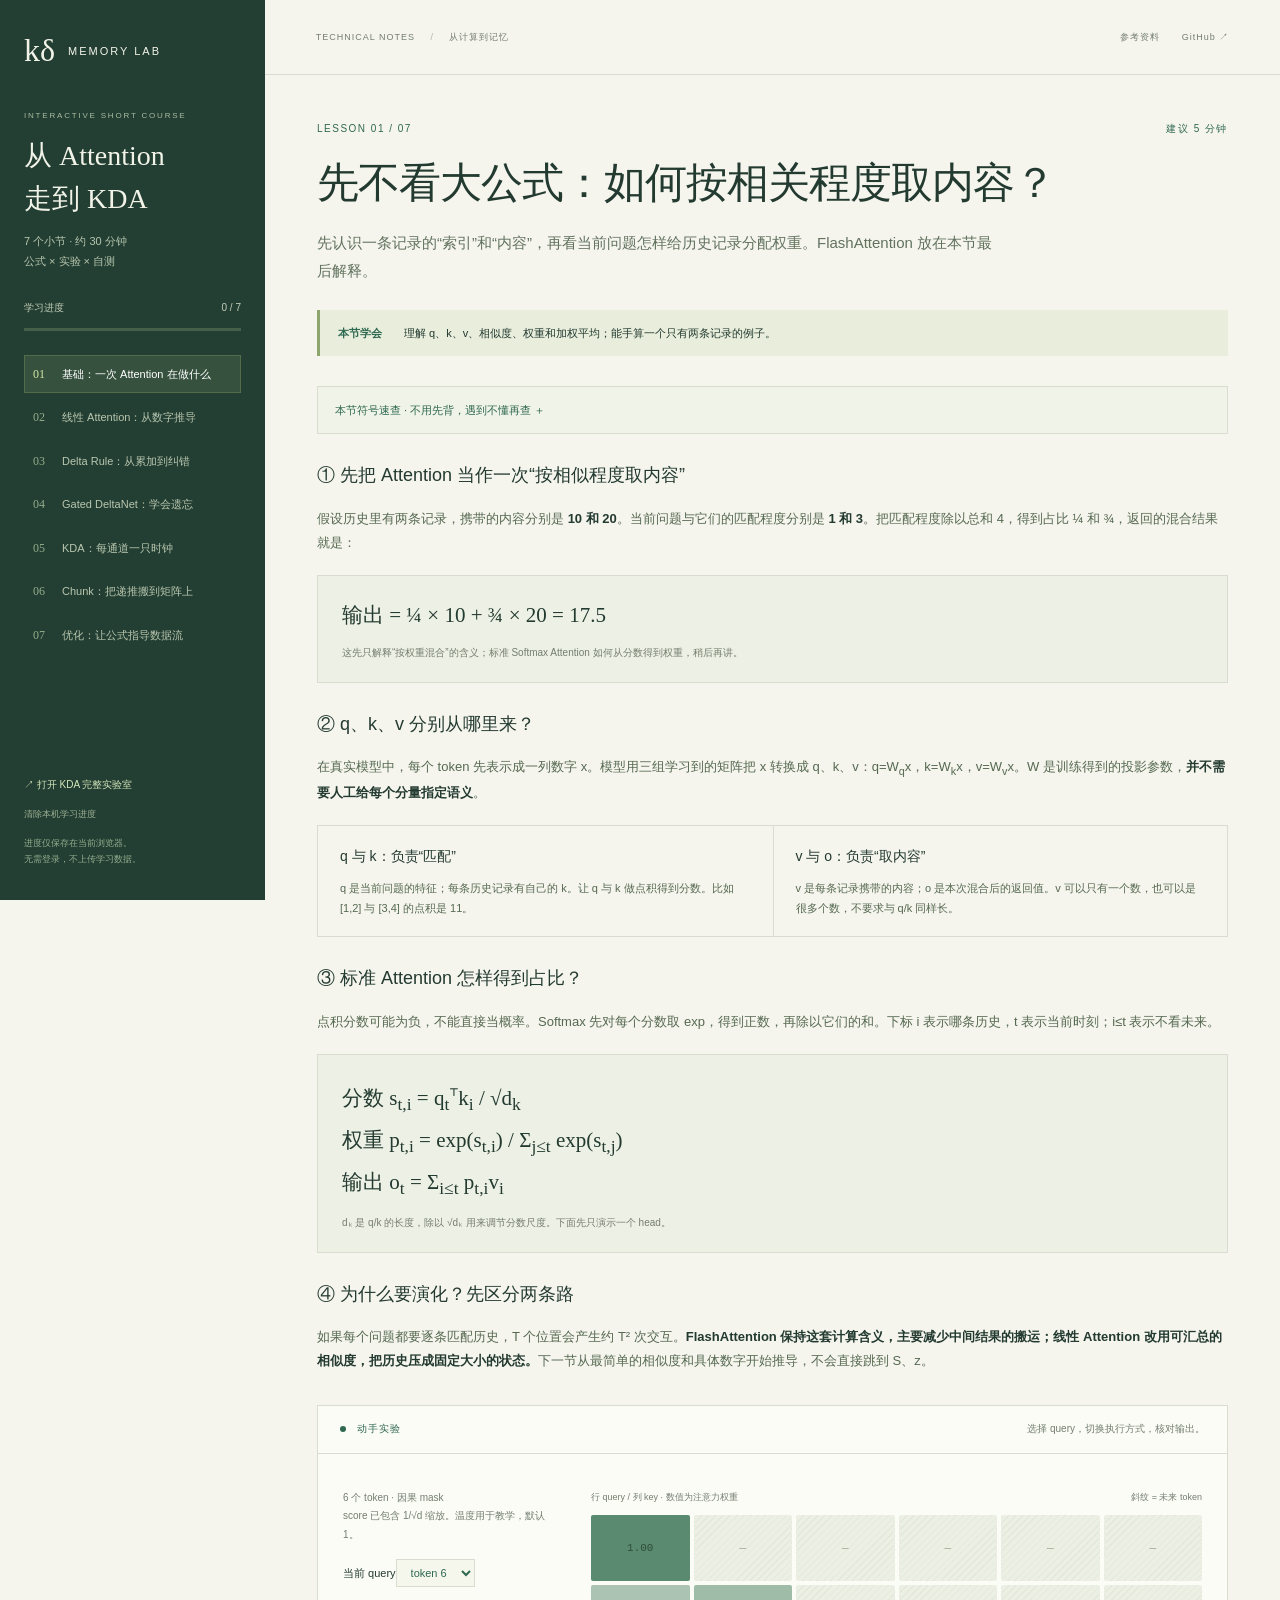
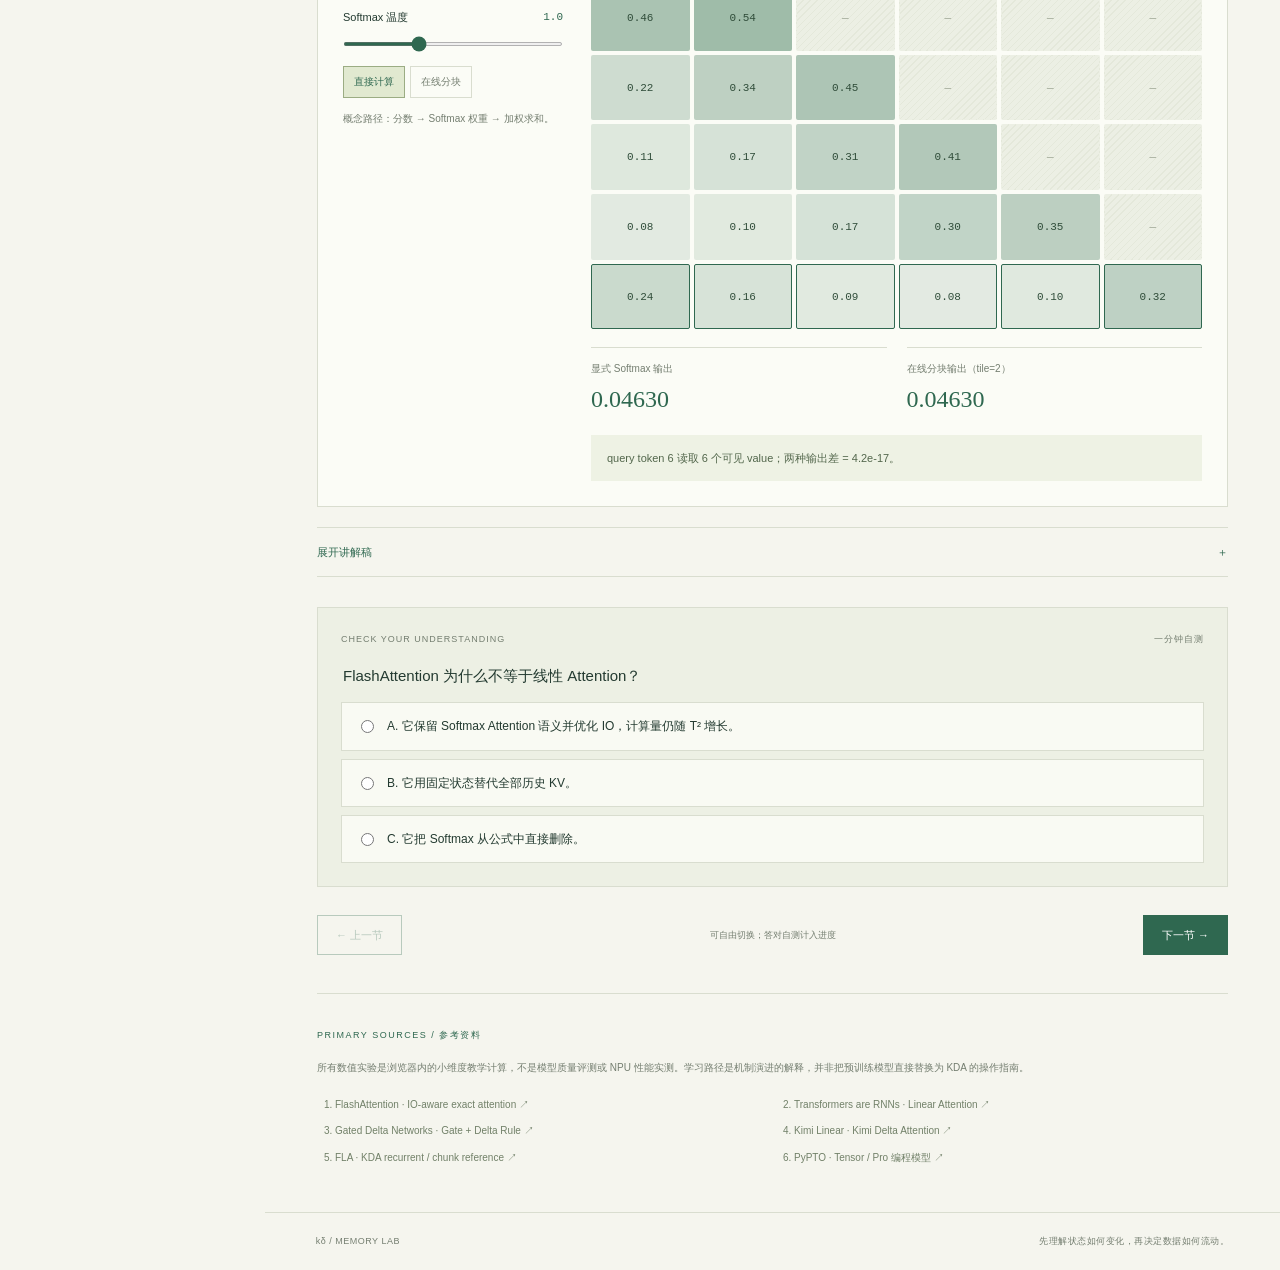
==== commit 8d54ef63: "Rebuild linear-attention lessons around stepwise numbers and symbol explanations" ====
--- a/index.html
+++ b/index.html
@@ -1,5 +1,5 @@
 <!doctype html>
 <html lang="zh-CN">
-<head><meta charset="utf-8"><meta name="viewport" content="width=device-width,initial-scale=1"><meta name="theme-color" content="#f5f5ee"><meta name="description" content="20分钟交互微课：从标准Attention、FlashAttention与线性Attention，逐步推导Delta Rule、Gated DeltaNet和KDA。"><title>从 Attention 到 KDA · 交互微课</title><link rel="stylesheet" href="course.css?v=home2"></head>
-<body><a class="skip" href="#lesson-title">跳到课程内容</a><aside class="sidebar"><a class="brand" href="lab.html">kδ <span>MEMORY LAB</span></a><div class="course-label">INTERACTIVE SHORT COURSE</div><h1>从 Attention<br>走到 KDA</h1><p class="course-meta">7 个小节 · 约 20 分钟<br>公式 × 实验 × 自测</p><div class="progress-label"><span>学习进度</span><output id="progress-text">0 / 7</output></div><div class="progress-track"><div id="progress-fill"></div></div><nav id="syllabus" aria-label="课程目录"></nav><div class="sidebar-bottom"><a href="lab.html">↗ 打开 KDA 完整实验室</a><button id="reset-progress">清除本机学习进度</button><span>进度仅保存在当前浏览器。<br>无需登录，不上传学习数据。</span></div></aside>
-<div class="workspace"><header><span>TECHNICAL NOTES <i>/</i> 从计算到记忆</span><div><a href="#references">参考资料</a><a href="https://github.com/Yushouxixiwo/Understand_KDA" target="_blank" rel="noopener">GitHub ↗</a></div></header><main><div class="lesson-top"><span id="lesson-number"></span><span id="lesson-time"></span></div><h2 id="lesson-title" tabindex="-1"></h2><p id="lesson-intro" class="intro"></p><div class="objective"><span>本节学会</span><p id="lesson-objective"></p></div><article id="lesson-body"></article><section class="experiment" aria-label="动手实验"><div class="experiment-header"><span><i></i> 动手实验</span><span id="experiment-prompt"></span></div><div id="experiment"></div></section><details class="transcript" id="lecture-transcript"><summary>展开讲解稿 <span>＋</span></summary><div id="transcript"></div></details><section class="quiz" aria-labelledby="quiz-title"><div class="quiz-head"><span>CHECK YOUR UNDERSTANDING</span><span id="quiz-status">一分钟自测</span></div><fieldset><legend id="quiz-title"></legend><div id="quiz-options"></div></fieldset><div id="quiz-feedback" role="status" aria-live="polite"></div></section><div class="lesson-nav"><button id="previous">← 上一节</button><span id="nav-hint">可自由切换；答对自测计入进度</span><button id="next">下一节 →</button></div><section id="recap" hidden><span class="overline">THE WHOLE PICTURE</span><h3>把变化串成一条线。</h3><div class="recap-flow">保留全部 KV <span>→</span> 累加到状态 <span>→</span> 按误差纠错 <span>→</span> 学会遗忘 <span>→</span> 每通道不同寿命</div><p id="recap-score"></p><a class="primary-link" href="lab.html#decay">继续探索 KDA 实验室 ↗</a></section><section id="references"><span class="overline">PRIMARY SOURCES / 参考资料</span><p>所有数值实验是浏览器内的小维度教学计算，不是模型质量评测或 NPU 性能实测。学习路径是机制演进的解释，并非把预训练模型直接替换为 KDA 的操作指南。</p><ol><li><a href="https://arxiv.org/abs/2205.14135" target="_blank" rel="noopener">FlashAttention · IO-aware exact attention ↗</a></li><li><a href="https://arxiv.org/abs/2006.16236" target="_blank" rel="noopener">Transformers are RNNs · Linear Attention ↗</a></li><li><a href="https://arxiv.org/abs/2412.06464" target="_blank" rel="noopener">Gated Delta Networks · Gate + Delta Rule ↗</a></li><li><a href="https://arxiv.org/abs/2510.26692" target="_blank" rel="noopener">Kimi Linear · Kimi Delta Attention ↗</a></li><li><a href="https://github.com/fla-org/flash-linear-attention/blob/main/fla/ops/kda/naive.py" target="_blank" rel="noopener">FLA · KDA recurrent / chunk reference ↗</a></li><li><a href="https://pypto.gitcode.com/guide/introduction.html" target="_blank" rel="noopener">PyPTO · Tensor / Pro 编程模型 ↗</a></li></ol></section></main><footer>kδ / MEMORY LAB <span>先理解状态如何变化，再决定数据如何流动。</span></footer></div><script src="course-math.js?v=home2"></script><script src="course.js?v=home2"></script></body></html>
+<head><meta charset="utf-8"><meta name="viewport" content="width=device-width,initial-scale=1"><meta name="theme-color" content="#f5f5ee"><meta name="description" content="30分钟零基础交互微课：从标准Attention、FlashAttention与线性Attention，逐步推导Delta Rule、Gated DeltaNet和KDA。"><title>从 Attention 到 KDA · 交互微课</title><link rel="stylesheet" href="course.css?v=basics3"></head>
+<body><a class="skip" href="#lesson-title">跳到课程内容</a><aside class="sidebar"><a class="brand" href="lab.html">kδ <span>MEMORY LAB</span></a><div class="course-label">INTERACTIVE SHORT COURSE</div><h1>从 Attention<br>走到 KDA</h1><p class="course-meta">7 个小节 · 约 30 分钟<br>公式 × 实验 × 自测</p><div class="progress-label"><span>学习进度</span><output id="progress-text">0 / 7</output></div><div class="progress-track"><div id="progress-fill"></div></div><nav id="syllabus" aria-label="课程目录"></nav><div class="sidebar-bottom"><a href="lab.html">↗ 打开 KDA 完整实验室</a><button id="reset-progress">清除本机学习进度</button><span>进度仅保存在当前浏览器。<br>无需登录，不上传学习数据。</span></div></aside>
+<div class="workspace"><header><span>TECHNICAL NOTES <i>/</i> 从计算到记忆</span><div><a href="#references">参考资料</a><a href="https://github.com/Yushouxixiwo/Understand_KDA" target="_blank" rel="noopener">GitHub ↗</a></div></header><main><div class="lesson-top"><span id="lesson-number"></span><span id="lesson-time"></span></div><h2 id="lesson-title" tabindex="-1"></h2><p id="lesson-intro" class="intro"></p><div class="objective"><span>本节学会</span><p id="lesson-objective"></p></div><article id="lesson-body"></article><section class="experiment" aria-label="动手实验"><div class="experiment-header"><span><i></i> 动手实验</span><span id="experiment-prompt"></span></div><div id="experiment"></div></section><details class="transcript" id="lecture-transcript"><summary>展开讲解稿 <span>＋</span></summary><div id="transcript"></div></details><section class="quiz" aria-labelledby="quiz-title"><div class="quiz-head"><span>CHECK YOUR UNDERSTANDING</span><span id="quiz-status">一分钟自测</span></div><fieldset><legend id="quiz-title"></legend><div id="quiz-options"></div></fieldset><div id="quiz-feedback" role="status" aria-live="polite"></div></section><div class="lesson-nav"><button id="previous">← 上一节</button><span id="nav-hint">可自由切换；答对自测计入进度</span><button id="next">下一节 →</button></div><section id="recap" hidden><span class="overline">THE WHOLE PICTURE</span><h3>把变化串成一条线。</h3><div class="recap-flow">保留全部 KV <span>→</span> 累加到状态 <span>→</span> 按误差纠错 <span>→</span> 学会遗忘 <span>→</span> 每通道不同寿命</div><p id="recap-score"></p><a class="primary-link" href="lab.html#decay">继续探索 KDA 实验室 ↗</a></section><section id="references"><span class="overline">PRIMARY SOURCES / 参考资料</span><p>所有数值实验是浏览器内的小维度教学计算，不是模型质量评测或 NPU 性能实测。学习路径是机制演进的解释，并非把预训练模型直接替换为 KDA 的操作指南。</p><ol><li><a href="https://arxiv.org/abs/2205.14135" target="_blank" rel="noopener">FlashAttention · IO-aware exact attention ↗</a></li><li><a href="https://arxiv.org/abs/2006.16236" target="_blank" rel="noopener">Transformers are RNNs · Linear Attention ↗</a></li><li><a href="https://arxiv.org/abs/2412.06464" target="_blank" rel="noopener">Gated Delta Networks · Gate + Delta Rule ↗</a></li><li><a href="https://arxiv.org/abs/2510.26692" target="_blank" rel="noopener">Kimi Linear · Kimi Delta Attention ↗</a></li><li><a href="https://github.com/fla-org/flash-linear-attention/blob/main/fla/ops/kda/naive.py" target="_blank" rel="noopener">FLA · KDA recurrent / chunk reference ↗</a></li><li><a href="https://pypto.gitcode.com/guide/introduction.html" target="_blank" rel="noopener">PyPTO · Tensor / Pro 编程模型 ↗</a></li></ol></section></main><footer>kδ / MEMORY LAB <span>先理解状态如何变化，再决定数据如何流动。</span></footer></div><script src="course-math.js?v=basics3"></script><script src="course-foundations.js?v=basics3"></script><script src="course.js?v=basics3"></script></body></html>
--- a/course.css
+++ b/course.css
@@ -1 +1,3 @@
 :root{--paper:#f5f5ee;--ink:#233a30;--muted:#747e70;--green:#2f6850;--lime:#d6e8a4;--line:#d9ddcf;--orange:#b5714b;--blue:#587c9d}*{box-sizing:border-box}html{scroll-behavior:smooth;scroll-padding-top:25px}body{margin:0;font:14px/1.85 Arial,"Microsoft YaHei","PingFang SC",sans-serif;color:var(--ink);background:var(--paper)}button,input,select{font:inherit}a{color:inherit;text-decoration:none}button{cursor:pointer}button:focus-visible,a:focus-visible,input:focus-visible,select:focus-visible,summary:focus-visible{outline:3px solid var(--orange);outline-offset:4px}.skip{position:fixed;top:-70px;left:280px;z-index:5;background:var(--lime);padding:10px}.skip:focus{top:0}.sidebar{position:fixed;inset:0 auto 0 0;width:265px;background:#233e32;color:#f1f3e8;padding:32px 24px;overflow-y:auto;display:flex;flex-direction:column}.brand{font:32px Georgia,serif;display:flex;align-items:center;gap:13px}.brand span{font:11px Arial,sans-serif;letter-spacing:2px}.course-label{font-size:8px;letter-spacing:1.8px;color:#a9bca3;margin-top:40px}.sidebar h1{font:normal 28px/1.55 Georgia,"Songti SC",SimSun,serif;margin:10px 0}.course-meta{font-size:11px;color:#b6c6af;margin:0 0 28px}.progress-label{display:flex;justify-content:space-between;font-size:10px;color:#c3ceb8}.progress-track{height:3px;background:#45604a;margin:10px 0 24px}.progress-track>div{height:100%;background:var(--lime);width:0;transition:width .3s}#syllabus{display:flex;flex-direction:column;gap:5px}.lesson-button{display:flex;align-items:center;gap:11px;width:100%;text-align:left;background:none;border:1px solid transparent;color:#b9c7b0;font-size:11px;padding:10px 8px;line-height:1.5}.lesson-button .index{font:12px Georgia,serif;min-width:18px;color:#92ac8a}.lesson-button.active{background:#36523e;border-color:#536d4c;color:#fff}.lesson-button.active .index{color:var(--lime)}.lesson-button .check{margin-left:auto;color:var(--lime);font-size:12px}.sidebar-bottom{margin-top:auto;padding-top:28px;display:flex;flex-direction:column;gap:12px}.sidebar-bottom>a{font-size:10px;color:#d4e7bc}.sidebar-bottom>span{font-size:9px;color:#94ad8f}#reset-progress{background:none;color:#9fb296;border:0;text-align:left;font-size:9px;padding:0}.workspace{margin-left:265px}header{height:75px;border-bottom:1px solid var(--line);display:flex;align-items:center;justify-content:space-between;padding:0 5%;font-size:9px;letter-spacing:1px;color:var(--muted)}header i{font-style:normal;margin:0 12px;color:#aeb7a4}header>div{display:flex;gap:22px}main{max-width:1050px;padding:45px 52px 0;margin:auto}.lesson-top{display:flex;justify-content:space-between;font-size:10px;letter-spacing:1.5px;color:var(--green);margin-bottom:16px}h2{font:normal 42px/1.35 Georgia,"Songti SC",SimSun,serif;letter-spacing:-1px;margin:0 0 18px;outline:0}.intro{font-size:15px;color:#62725e;max-width:690px;margin:0 0 25px}.objective{display:flex;gap:22px;align-items:baseline;background:#e8eddc;border-left:3px solid #8da66d;padding:13px 18px;margin-bottom:30px;font-size:11px}.objective>span{white-space:nowrap;font-weight:bold;color:var(--green)}.objective>p{margin:0}#lesson-body p{font-size:13px;color:#566951;margin:14px 0}#lesson-body strong{color:var(--ink)}.formula{background:#edf0e4;border:1px solid var(--line);padding:20px 24px;margin:20px 0;font:21px/1.9 Georgia,"Times New Roman",serif;overflow-x:auto}.formula .annotation{display:block;font:10px/1.8 Arial,"Microsoft YaHei",sans-serif;color:var(--muted);margin-top:8px}.formula .green{color:var(--green)}.formula .orange{color:var(--orange)}.formula .blue{color:var(--blue)}h3{font-size:18px;font-weight:500;margin:25px 0 10px}.concept-pair{display:grid;grid-template-columns:1fr 1fr;border:1px solid var(--line);margin:20px 0}.concept-pair>div{padding:18px 22px}.concept-pair>div+div{border-left:1px solid var(--line)}.concept-pair h4{margin:0 0 8px;font-size:14px;font-weight:500}.concept-pair p{font-size:11px!important;margin:0!important}.warning{padding:13px 18px;border-left:3px solid #bd906c;background:#f1eade;font-size:11px;color:#796549;margin:18px 0}.symbols{font-size:10px;color:var(--muted);margin-top:10px}table{border-collapse:collapse;width:100%;font-size:11px;line-height:1.7;margin:20px 0}th,td{padding:10px 12px;text-align:left;border-bottom:1px solid var(--line)}th{font-weight:normal;color:var(--green);background:#e8eddc}td{color:#5e6f57}.table-wrap{overflow-x:auto}.experiment{margin:32px 0 20px;background:#fbfcf6;border:1px solid var(--line);min-width:0}.experiment-header{display:flex;justify-content:space-between;gap:15px;padding:14px 22px;border-bottom:1px solid var(--line);font-size:10px;color:var(--muted)}.experiment-header>span:first-child{color:var(--green);white-space:nowrap;letter-spacing:1px}.experiment-header i{display:inline-block;width:6px;height:6px;background:var(--green);border-radius:50%;margin-right:7px}#experiment{padding:25px}.exp-layout{display:grid;grid-template-columns:220px 1fr;gap:28px;align-items:start}.exp-controls{font-size:11px}.exp-controls p,.exp-note{font-size:10px;color:var(--muted)}label.control{display:block;font-size:11px;margin:15px 0 20px}.control output{float:right;font-family:Consolas,monospace;color:var(--green)}input[type=range]{width:100%;height:4px;accent-color:var(--green);display:block;margin:14px 0;cursor:pointer}select{background:#f5f7ed;border:1px solid var(--line);padding:6px 10px;color:var(--green);font-size:11px;max-width:100%}.segmented{display:flex;gap:5px;flex-wrap:wrap;margin:12px 0}.segmented button{font-size:10px;padding:6px 10px;background:transparent;border:1px solid var(--line);color:var(--muted)}.segmented button.active{background:#e1e9d0;border-color:#9bac83;color:var(--green)}.mini-button{background:var(--green);color:white;border:1px solid var(--green);padding:8px 12px;font-size:11px}.mini-button:disabled{opacity:.45;cursor:default}.metric-row{display:grid;grid-template-columns:repeat(2,1fr);gap:20px;margin-top:18px}.metric{border-top:1px solid var(--line);padding-top:12px}.metric>span{display:block;font-size:10px;color:var(--muted)}.metric>strong{display:block;font:normal 24px/1.7 Georgia,serif;color:var(--green)}.metric small{font-size:9px;color:var(--muted)}.matrix-grid{display:grid;grid-template-columns:repeat(6,1fr);gap:4px}.matrix-grid.two{grid-template-columns:repeat(2,1fr)}.m-cell{aspect-ratio:1.5;display:flex;align-items:center;justify-content:center;font:11px Consolas,monospace;color:#304d3a;border:1px solid transparent;border-radius:2px}.m-cell.masked{background:repeating-linear-gradient(135deg,#ecefe4,#ecefe4 4px,#e4e8da 4px,#e4e8da 5px);color:#9ca592}.m-cell.query-selected{border-color:var(--green)}.matrix-labels{display:flex;justify-content:space-between;font-size:9px;color:var(--muted);margin:10px 0}.matrix-group{display:grid;grid-template-columns:1fr 1fr;gap:20px}.matrix-group .m-cell{aspect-ratio:2}.matrix-title{font-size:11px;color:var(--green);margin-bottom:8px}.readout{background:#eef2e4;padding:13px 16px;margin-top:15px;font-size:11px;color:#53674c}.readout code{font-family:Consolas,monospace;color:var(--green)}.bar-row{display:grid;grid-template-columns:85px 1fr 42px;gap:10px;align-items:center;margin:12px 0;font-size:10px}.bar-track{height:13px;background:#e8ecde;position:relative}.bar-fill{height:100%;background:var(--green);min-width:0;transition:width .15s}.bar-row.orange .bar-fill{background:var(--orange)}.bar-row.blue .bar-fill{background:var(--blue)}.mini-chart{display:block;width:100%;height:auto}.chart-legend{display:flex;gap:20px;font-size:10px;color:var(--muted)}.chart-legend i{width:7px;height:7px;border-radius:50%;display:inline-block;margin-right:5px}.token-chain{display:flex;gap:6px;flex-wrap:wrap;align-items:center;margin:20px 0}.chunk-box{background:#e3ead4;border:1px solid #b9c8a3;padding:10px;text-align:center;flex:1;min-width:50px;font:11px Georgia,serif}.chunk-box span{display:block;font:9px Arial,sans-serif;color:var(--muted)}.chain-arrow{color:#96a686;font-size:15px}.result-ok{border:1px solid #b6c5a2;background:#edf3e1;padding:15px;font-size:11px;margin-top:15px}.result-ok strong{font-family:Consolas,monospace;display:block;font-size:16px;color:var(--green)}.flow-line{display:flex;align-items:stretch;gap:5px;margin:12px 0;font-size:10px;text-align:center}.flow-line>span{padding:14px 5px;background:#e5e9dc;flex:1}.flow-line>b{flex:4;font-weight:normal;background:var(--green);color:#fff;padding:14px 8px}.transcript{border-top:1px solid var(--line);border-bottom:1px solid var(--line);margin:18px 0 30px}.transcript summary{display:flex;justify-content:space-between;cursor:pointer;list-style:none;font-size:11px;color:var(--green);padding:14px 0}.transcript summary::-webkit-details-marker{display:none}.transcript[open] summary>span{transform:rotate(45deg)}#transcript{padding:0 20px 15px;font-size:12px;color:#61715a}.quiz{border:1px solid var(--line);padding:23px;background:#edf0e4}.quiz-head{display:flex;justify-content:space-between;font-size:9px;letter-spacing:1px;color:var(--muted);margin-bottom:15px}fieldset{border:0;margin:0;padding:0}legend{font-size:15px;margin-bottom:14px;font-weight:500;line-height:1.7}#quiz-options{display:grid;gap:8px}.quiz-option{display:flex;align-items:flex-start;gap:10px;background:#f9faf3;padding:12px 14px;border:1px solid var(--line);font-size:12px;cursor:pointer}.quiz-option input{accent-color:var(--green);margin-top:5px;flex-shrink:0}.quiz-option.correct{border-color:#7b9c65;background:#e4edcf}.quiz-option.wrong{border-color:#bd9275;background:#f1e7dc}#quiz-feedback{font-size:11px;margin-top:14px;min-height:0;color:#5d7053}#quiz-feedback:empty{margin-top:0}.lesson-nav{display:flex;justify-content:space-between;align-items:center;gap:15px;padding:28px 0 38px}.lesson-nav button{border:1px solid var(--green);padding:9px 18px;color:var(--green);background:transparent;font-size:11px}.lesson-nav #next{background:var(--green);color:#fff}.lesson-nav button:disabled{opacity:.3;cursor:default}.lesson-nav>span{font-size:9px;color:var(--muted)}.overline{font-size:9px;letter-spacing:1.5px;color:var(--green)}#recap{border:1px solid #a9bd8e;background:#e5edcf;padding:25px;margin-bottom:35px}#recap h3{font-family:Georgia,"Songti SC",serif;font-size:28px;margin-top:12px}.recap-flow{font-size:12px;line-height:2.2}.recap-flow span{color:#83976c;margin:0 7px}.primary-link{display:inline-block;background:var(--green);color:white;padding:10px 18px;margin:12px 0;font-size:11px}#references{border-top:1px solid var(--line);padding:27px 0 35px}#references>p{font-size:10px;color:var(--muted);margin:12px 0 18px}#references ol{font-size:10px;padding-left:18px;color:#718068;display:grid;grid-template-columns:1fr 1fr;gap:8px 25px}#references a:hover{text-decoration:underline}footer{padding:20px 5%;border-top:1px solid var(--line);display:flex;justify-content:space-between;font-size:9px;letter-spacing:.5px;color:var(--muted)}[hidden]{display:none!important}.mini-code{font:11px/1.9 Consolas,monospace;white-space:pre-wrap;overflow-wrap:anywhere;background:#e7ecdc;padding:18px}.callout-link{display:block;margin:14px 0;font-size:11px;color:var(--green);text-decoration:underline}@media(min-width:1500px){main{padding-top:65px}h2{font-size:48px}}@media(max-width:1100px){.sidebar{width:225px;padding:28px 18px}.workspace{margin-left:225px}main{padding:35px 28px 0}.exp-layout{grid-template-columns:180px 1fr;gap:20px}h2{font-size:35px}.lesson-button{font-size:10px}.course-label{font-size:7px}.brand span{font-size:10px}.experiment-header{padding:12px 18px}#experiment{padding:20px}}@media(max-width:760px){html{scroll-padding-top:15px}.sidebar{position:static;width:auto;padding:22px 20px;display:block}.brand{font-size:27px}.course-label{margin-top:20px;font-size:8px}.sidebar h1{font-size:30px;margin:5px 0}.sidebar h1 br{display:none}.course-meta{font-size:10px;margin:0 0 16px}.course-meta br{display:none}.progress-track{margin-bottom:18px}#syllabus{display:grid;grid-template-columns:repeat(2,1fr);gap:5px}.lesson-button{padding:9px 8px;font-size:10px;gap:8px}.sidebar-bottom{display:none}.workspace{margin-left:0}header{height:60px;padding:0 20px;font-size:8px;letter-spacing:.3px}header>div{gap:12px}main{padding:30px 20px 0}h2{font-size:33px}.intro{font-size:13px}.objective{padding:12px;gap:12px;font-size:10px}.formula{font-size:18px;padding:16px;white-space:normal;line-height:2}.concept-pair{grid-template-columns:1fr}.concept-pair>div+div{border-left:0;border-top:1px solid var(--line)}.exp-layout{grid-template-columns:1fr;gap:20px}.exp-controls{border-bottom:1px solid var(--line);padding-bottom:10px}.experiment-header{display:block;font-size:10px}.experiment-header>span{display:block}.experiment-header>span+span{margin-top:5px}#experiment{padding:18px}.matrix-grid{gap:3px}.m-cell{font-size:10px;aspect-ratio:1.5}.matrix-group{gap:12px}.metric>strong{font-size:23px}.lesson-nav{flex-wrap:wrap}.lesson-nav>span{order:3;width:100%;text-align:center}.quiz{padding:18px}.quiz-option{font-size:11px}legend{font-size:14px}.quiz-head{font-size:8px;letter-spacing:.3px}#references ol{grid-template-columns:1fr}.chunk-box{padding:8px 5px;min-width:45px}.chunk-box span{font-size:8px}.token-chain{gap:4px}.flow-line{font-size:9px}.exp-layout .formula{font-size:16px}footer{padding:20px}footer>span{display:none}.skip{left:20px}#recap{padding:20px}.recap-flow{font-size:11px}.quiz-option input{margin-top:4px}}@media(prefers-reduced-motion:reduce){html{scroll-behavior:auto}*{transition:none!important}}
+
+.symbol-dictionary{border:1px solid #d9ddcf;background:#f0f3e7;margin:0 0 24px;padding:0 17px}.symbol-dictionary summary{cursor:pointer;padding:13px 0;font-size:11px;color:#2f6850;list-style:none}.symbol-dictionary table{margin:0 0 12px}.symbol-dictionary td:first-child{font-family:Georgia,serif;font-size:14px;white-space:nowrap}.foundation-stepper{display:flex;gap:6px;flex-wrap:wrap;margin-bottom:24px;border-bottom:1px solid #d9ddcf;padding-bottom:18px}.foundation-stepper button{font-size:10px;border:1px solid #d9ddcf;background:transparent;padding:8px 11px;color:#747e70}.foundation-stepper button.active{background:#2f6850;color:#fff;border-color:#2f6850}.record-chip{display:flex;justify-content:space-between;gap:10px;border-bottom:1px solid #d9ddcf;padding:8px 0;font-size:10px}.record-chip code{color:#2f6850;font-family:Consolas,monospace}#story-next{margin-top:22px}#story-explanation p{font-size:12px;color:#61715a}#story-explanation .formula{font-size:18px;padding:14px}.story-state{display:grid;grid-template-columns:1fr 1fr;gap:14px;margin-top:24px}.story-state>div{border-top:2px solid #a8bc8b;padding-top:12px}.story-state span{font-size:10px;color:#747e70;display:block}.story-state strong{font:18px/2 Georgia,serif;display:block;color:#2f6850}@media(max-width:760px){.symbol-dictionary{padding:0 10px}.symbol-dictionary td{font-size:10px;padding:8px}.symbol-dictionary td:first-child{font-size:12px;white-space:normal}.foundation-stepper button{font-size:9px;padding:7px}.story-state strong{font-size:15px}}
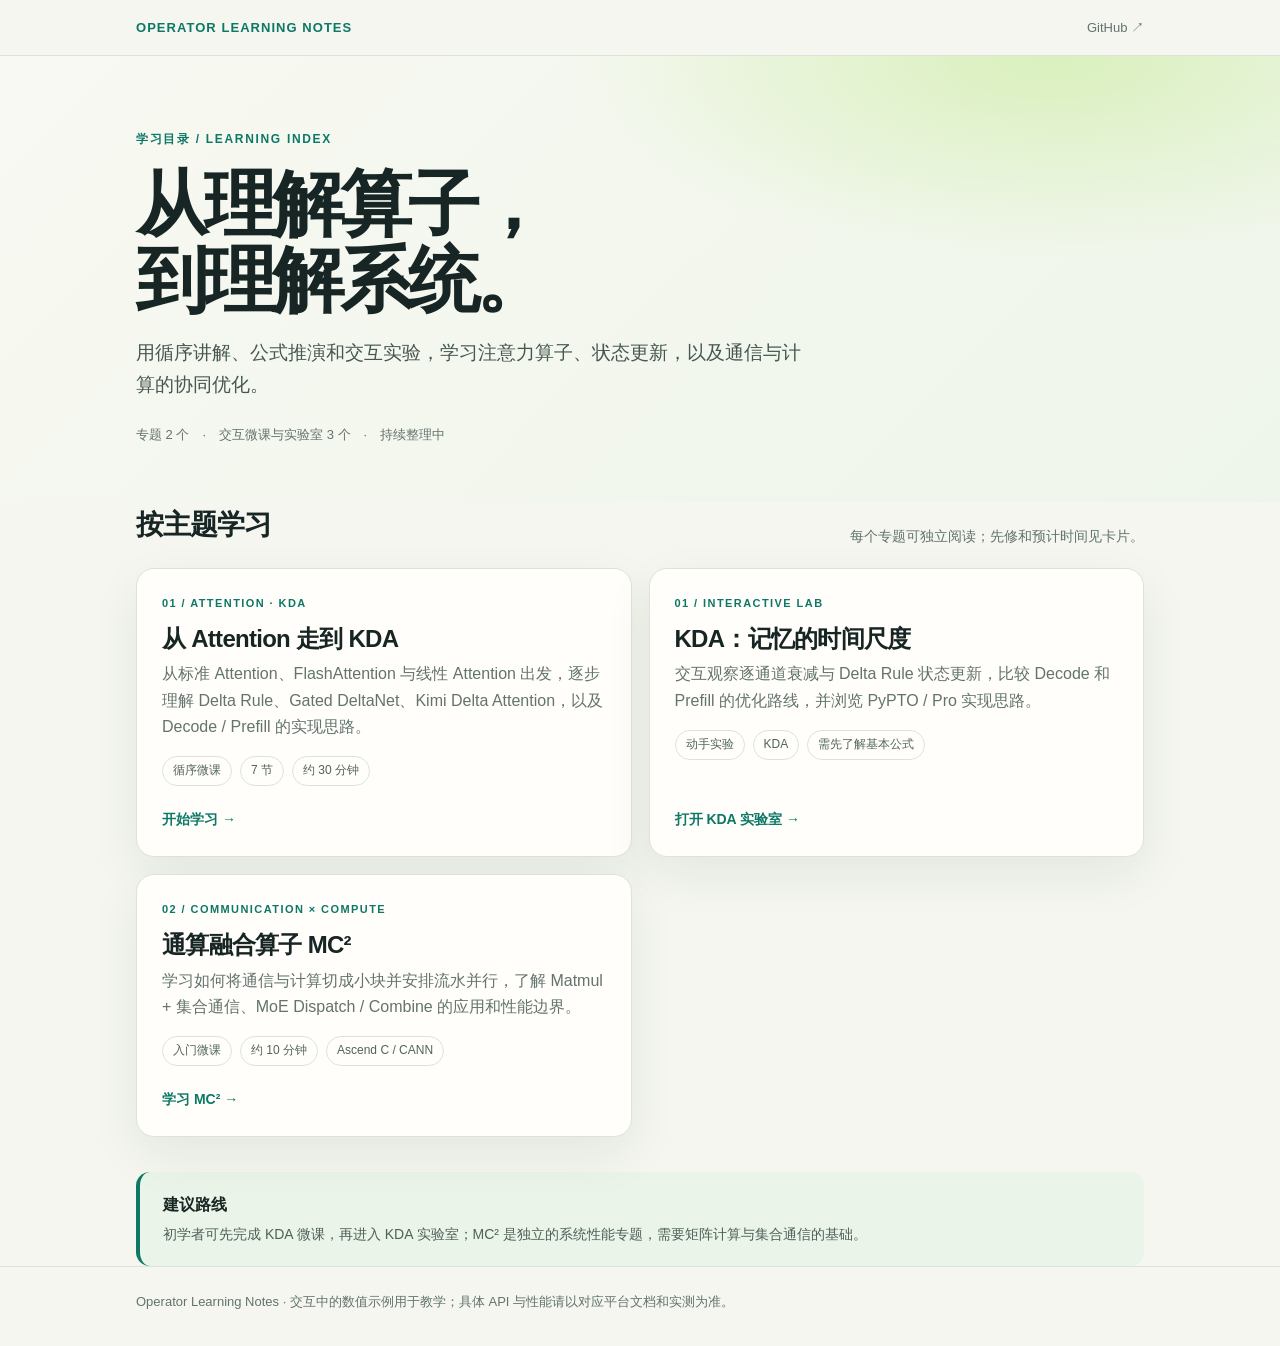
==== commit 224ef0a1: "Create a general operator learning directory" ====
--- a/index.html
+++ b/index.html
@@ -1,5 +1,49 @@
 <!doctype html>
 <html lang="zh-CN">
-<head><meta charset="utf-8"><meta name="viewport" content="width=device-width,initial-scale=1"><meta name="theme-color" content="#f5f5ee"><meta name="description" content="30分钟零基础交互微课：从标准Attention、FlashAttention与线性Attention，逐步推导Delta Rule、Gated DeltaNet和KDA。"><title>从 Attention 到 KDA · 交互微课</title><link rel="stylesheet" href="course.css?v=basics3"></head>
-<body><a class="skip" href="#lesson-title">跳到课程内容</a><aside class="sidebar"><a class="brand" href="lab.html">kδ <span>MEMORY LAB</span></a><div class="course-label">INTERACTIVE SHORT COURSE</div><h1>从 Attention<br>走到 KDA</h1><p class="course-meta">7 个小节 · 约 30 分钟<br>公式 × 实验 × 自测</p><div class="progress-label"><span>学习进度</span><output id="progress-text">0 / 7</output></div><div class="progress-track"><div id="progress-fill"></div></div><nav id="syllabus" aria-label="课程目录"></nav><div class="sidebar-bottom"><a href="lab.html">↗ 打开 KDA 完整实验室</a><button id="reset-progress">清除本机学习进度</button><span>进度仅保存在当前浏览器。<br>无需登录，不上传学习数据。</span></div></aside>
-<div class="workspace"><header><span>TECHNICAL NOTES <i>/</i> 从计算到记忆</span><div><a href="#references">参考资料</a><a href="https://github.com/Yushouxixiwo/Understand_KDA" target="_blank" rel="noopener">GitHub ↗</a></div></header><main><div class="lesson-top"><span id="lesson-number"></span><span id="lesson-time"></span></div><h2 id="lesson-title" tabindex="-1"></h2><p id="lesson-intro" class="intro"></p><div class="objective"><span>本节学会</span><p id="lesson-objective"></p></div><article id="lesson-body"></article><section class="experiment" aria-label="动手实验"><div class="experiment-header"><span><i></i> 动手实验</span><span id="experiment-prompt"></span></div><div id="experiment"></div></section><details class="transcript" id="lecture-transcript"><summary>展开讲解稿 <span>＋</span></summary><div id="transcript"></div></details><section class="quiz" aria-labelledby="quiz-title"><div class="quiz-head"><span>CHECK YOUR UNDERSTANDING</span><span id="quiz-status">一分钟自测</span></div><fieldset><legend id="quiz-title"></legend><div id="quiz-options"></div></fieldset><div id="quiz-feedback" role="status" aria-live="polite"></div></section><div class="lesson-nav"><button id="previous">← 上一节</button><span id="nav-hint">可自由切换；答对自测计入进度</span><button id="next">下一节 →</button></div><section id="recap" hidden><span class="overline">THE WHOLE PICTURE</span><h3>把变化串成一条线。</h3><div class="recap-flow">保留全部 KV <span>→</span> 累加到状态 <span>→</span> 按误差纠错 <span>→</span> 学会遗忘 <span>→</span> 每通道不同寿命</div><p id="recap-score"></p><a class="primary-link" href="lab.html#decay">继续探索 KDA 实验室 ↗</a></section><section id="references"><span class="overline">PRIMARY SOURCES / 参考资料</span><p>所有数值实验是浏览器内的小维度教学计算，不是模型质量评测或 NPU 性能实测。学习路径是机制演进的解释，并非把预训练模型直接替换为 KDA 的操作指南。</p><ol><li><a href="https://arxiv.org/abs/2205.14135" target="_blank" rel="noopener">FlashAttention · IO-aware exact attention ↗</a></li><li><a href="https://arxiv.org/abs/2006.16236" target="_blank" rel="noopener">Transformers are RNNs · Linear Attention ↗</a></li><li><a href="https://arxiv.org/abs/2412.06464" target="_blank" rel="noopener">Gated Delta Networks · Gate + Delta Rule ↗</a></li><li><a href="https://arxiv.org/abs/2510.26692" target="_blank" rel="noopener">Kimi Linear · Kimi Delta Attention ↗</a></li><li><a href="https://github.com/fla-org/flash-linear-attention/blob/main/fla/ops/kda/naive.py" target="_blank" rel="noopener">FLA · KDA recurrent / chunk reference ↗</a></li><li><a href="https://pypto.gitcode.com/guide/introduction.html" target="_blank" rel="noopener">PyPTO · Tensor / Pro 编程模型 ↗</a></li></ol></section></main><footer>kδ / MEMORY LAB <span>先理解状态如何变化，再决定数据如何流动。</span></footer></div><script src="course-math.js?v=basics3"></script><script src="course-foundations.js?v=basics3"></script><script src="course.js?v=basics3"></script></body></html>
+<head>
+<meta charset="utf-8"><meta name="viewport" content="width=device-width,initial-scale=1">
+<meta name="theme-color" content="#f4f6ef">
+<meta name="description" content="算子与高性能计算交互学习目录：Attention / KDA、通信计算融合 MC²，以及可交互实验。">
+<title>算子学习目录 · Operator Learning Notes</title>
+<style>
+:root{--ink:#172524;--muted:#63736e;--paper:#f4f6ef;--card:#fffefa;--line:#dce4d9;--green:#0d7866;--lime:#c8f169;--shadow:0 18px 50px #12352d12}
+*{box-sizing:border-box}body{margin:0;background:var(--paper);color:var(--ink);font:16px/1.65 Inter,"Segoe UI","Microsoft YaHei",sans-serif}
+a{color:inherit;text-decoration:none}.wrap{max-width:1060px;margin:auto;padding:0 26px}
+header{border-bottom:1px solid var(--line);padding:17px 0;color:var(--muted);font-size:13px}
+header .wrap{display:flex;justify-content:space-between;align-items:center;gap:14px}
+.brand{font-weight:800;letter-spacing:.08em;color:var(--green)}
+.hero{padding:74px 0 56px;background:radial-gradient(ellipse at 82% 0%,#d9f0bc 0,transparent 32%),linear-gradient(135deg,#f8f9f2,#eef5ea)}
+.eyebrow{font-size:12px;font-weight:800;letter-spacing:.14em;color:var(--green);text-transform:uppercase}
+h1{font-size:clamp(42px,7vw,72px);letter-spacing:-.055em;line-height:1.05;margin:17px 0 14px}
+.lead{max-width:670px;font-size:19px;color:#465752}.count{margin-top:24px;color:var(--muted);font-size:13px}
+main{padding:50px 0 70px}.section-head{display:flex;align-items:end;justify-content:space-between;gap:20px;margin-bottom:20px}
+h2{margin:0;font-size:28px;letter-spacing:-.035em}.section-head p{margin:0;color:var(--muted);font-size:14px}
+.grid{display:grid;grid-template-columns:repeat(2,minmax(0,1fr));gap:17px}
+.card{display:flex;flex-direction:column;min-height:250px;background:var(--card);border:1px solid var(--line);border-radius:18px;padding:25px;box-shadow:var(--shadow);transition:transform .18s,border-color .18s}
+.card:hover{transform:translateY(-3px);border-color:#8dbbad}
+.tag{font-size:11px;font-weight:800;letter-spacing:.13em;text-transform:uppercase;color:var(--green)}
+h3{font-size:24px;line-height:1.22;letter-spacing:-.03em;margin:12px 0 8px}
+.card p{margin:0;color:var(--muted)}
+.meta{display:flex;gap:8px;flex-wrap:wrap;margin-top:16px}
+.pill{border:1px solid var(--line);border-radius:20px;padding:4px 10px;font-size:12px;color:#52635c}
+.go{margin-top:auto;padding-top:22px;color:var(--green);font-size:14px;font-weight:800}
+.next{margin-top:35px;padding:20px 23px;border-radius:14px;background:#eaf4e8;border-left:4px solid var(--green)}
+.next strong{display:block;margin-bottom:4px}.next p{margin:0;color:#4e615a;font-size:14px}
+footer{border-top:1px solid var(--line);padding:24px 0 34px;color:var(--muted);font-size:13px}
+@media(max-width:700px){.grid{grid-template-columns:1fr}.section-head{display:block}.section-head p{margin-top:7px}.hero{padding:55px 0 42px}.card{min-height:220px}.wrap{padding:0 18px}}
+</style>
+</head>
+<body>
+<header><div class="wrap"><a class="brand" href="./">OPERATOR LEARNING NOTES</a><a href="https://github.com/Yushouxixiwo/Understand_KDA" target="_blank" rel="noopener">GitHub ↗</a></div></header>
+<section class="hero"><div class="wrap"><div class="eyebrow">学习目录 / Learning index</div><h1>从理解算子，<br>到理解系统。</h1><p class="lead">用循序讲解、公式推演和交互实验，学习注意力算子、状态更新，以及通信与计算的协同优化。</p><div class="count">专题 2 个　·　交互微课与实验室 3 个　·　持续整理中</div></div></section>
+<main class="wrap">
+<div class="section-head"><h2>按主题学习</h2><p>每个专题可独立阅读；先修和预计时间见卡片。</p></div>
+<div class="grid">
+<a class="card" href="course.html"><span class="tag">01 / Attention · KDA</span><h3>从 Attention 走到 KDA</h3><p>从标准 Attention、FlashAttention 与线性 Attention 出发，逐步理解 Delta Rule、Gated DeltaNet、Kimi Delta Attention，以及 Decode / Prefill 的实现思路。</p><div class="meta"><span class="pill">循序微课</span><span class="pill">7 节</span><span class="pill">约 30 分钟</span></div><span class="go">开始学习 →</span></a>
+<a class="card" href="lab.html"><span class="tag">01 / Interactive Lab</span><h3>KDA：记忆的时间尺度</h3><p>交互观察逐通道衰减与 Delta Rule 状态更新，比较 Decode 和 Prefill 的优化路线，并浏览 PyPTO / Pro 实现思路。</p><div class="meta"><span class="pill">动手实验</span><span class="pill">KDA</span><span class="pill">需先了解基本公式</span></div><span class="go">打开 KDA 实验室 →</span></a>
+<a class="card" href="mc2-study.html"><span class="tag">02 / Communication × Compute</span><h3>通算融合算子 MC²</h3><p>学习如何将通信与计算切成小块并安排流水并行，了解 Matmul + 集合通信、MoE Dispatch / Combine 的应用和性能边界。</p><div class="meta"><span class="pill">入门微课</span><span class="pill">约 10 分钟</span><span class="pill">Ascend C / CANN</span></div><span class="go">学习 MC² →</span></a>
+</div>
+<div class="next"><strong>建议路线</strong><p>初学者可先完成 KDA 微课，再进入 KDA 实验室；MC² 是独立的系统性能专题，需要矩阵计算与集合通信的基础。</p></div>
+</main>
+<footer><div class="wrap">Operator Learning Notes · 交互中的数值示例用于教学；具体 API 与性能请以对应平台文档和实测为准。</div></footer>
+</body></html>
